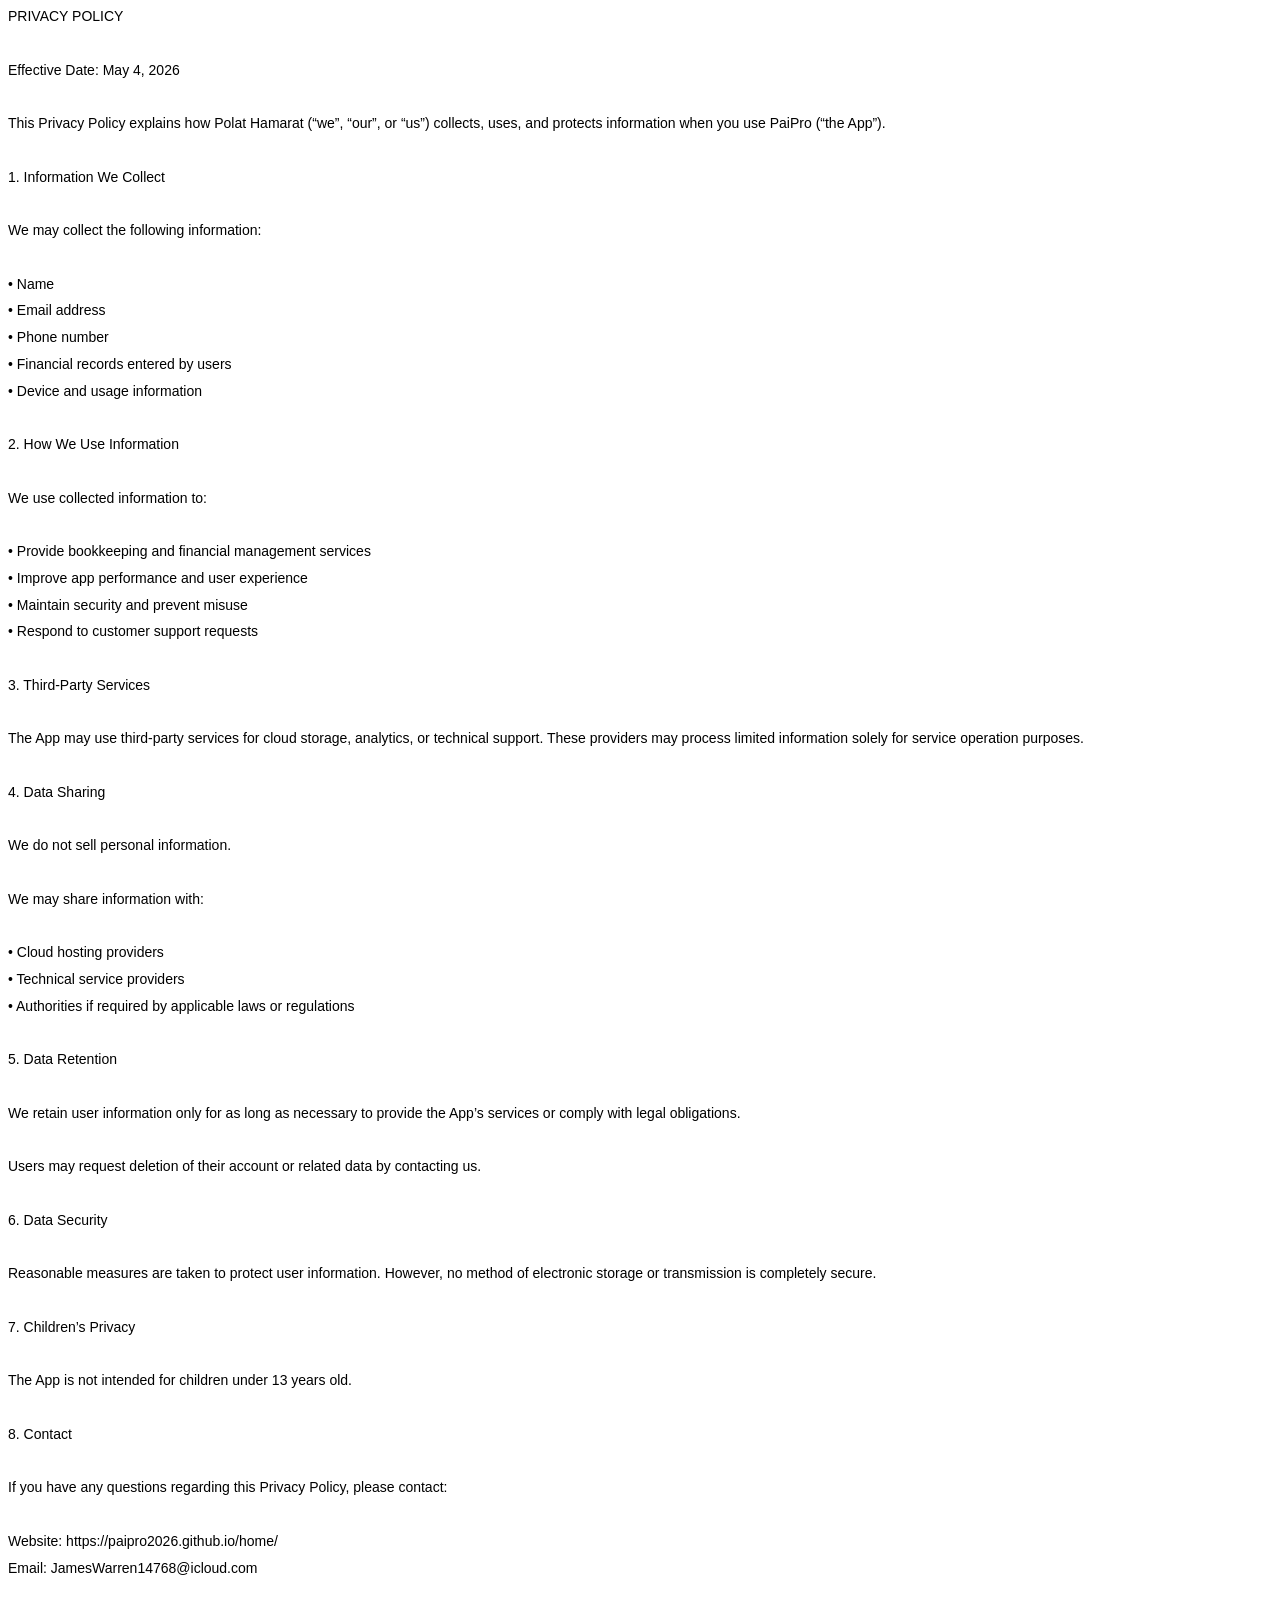
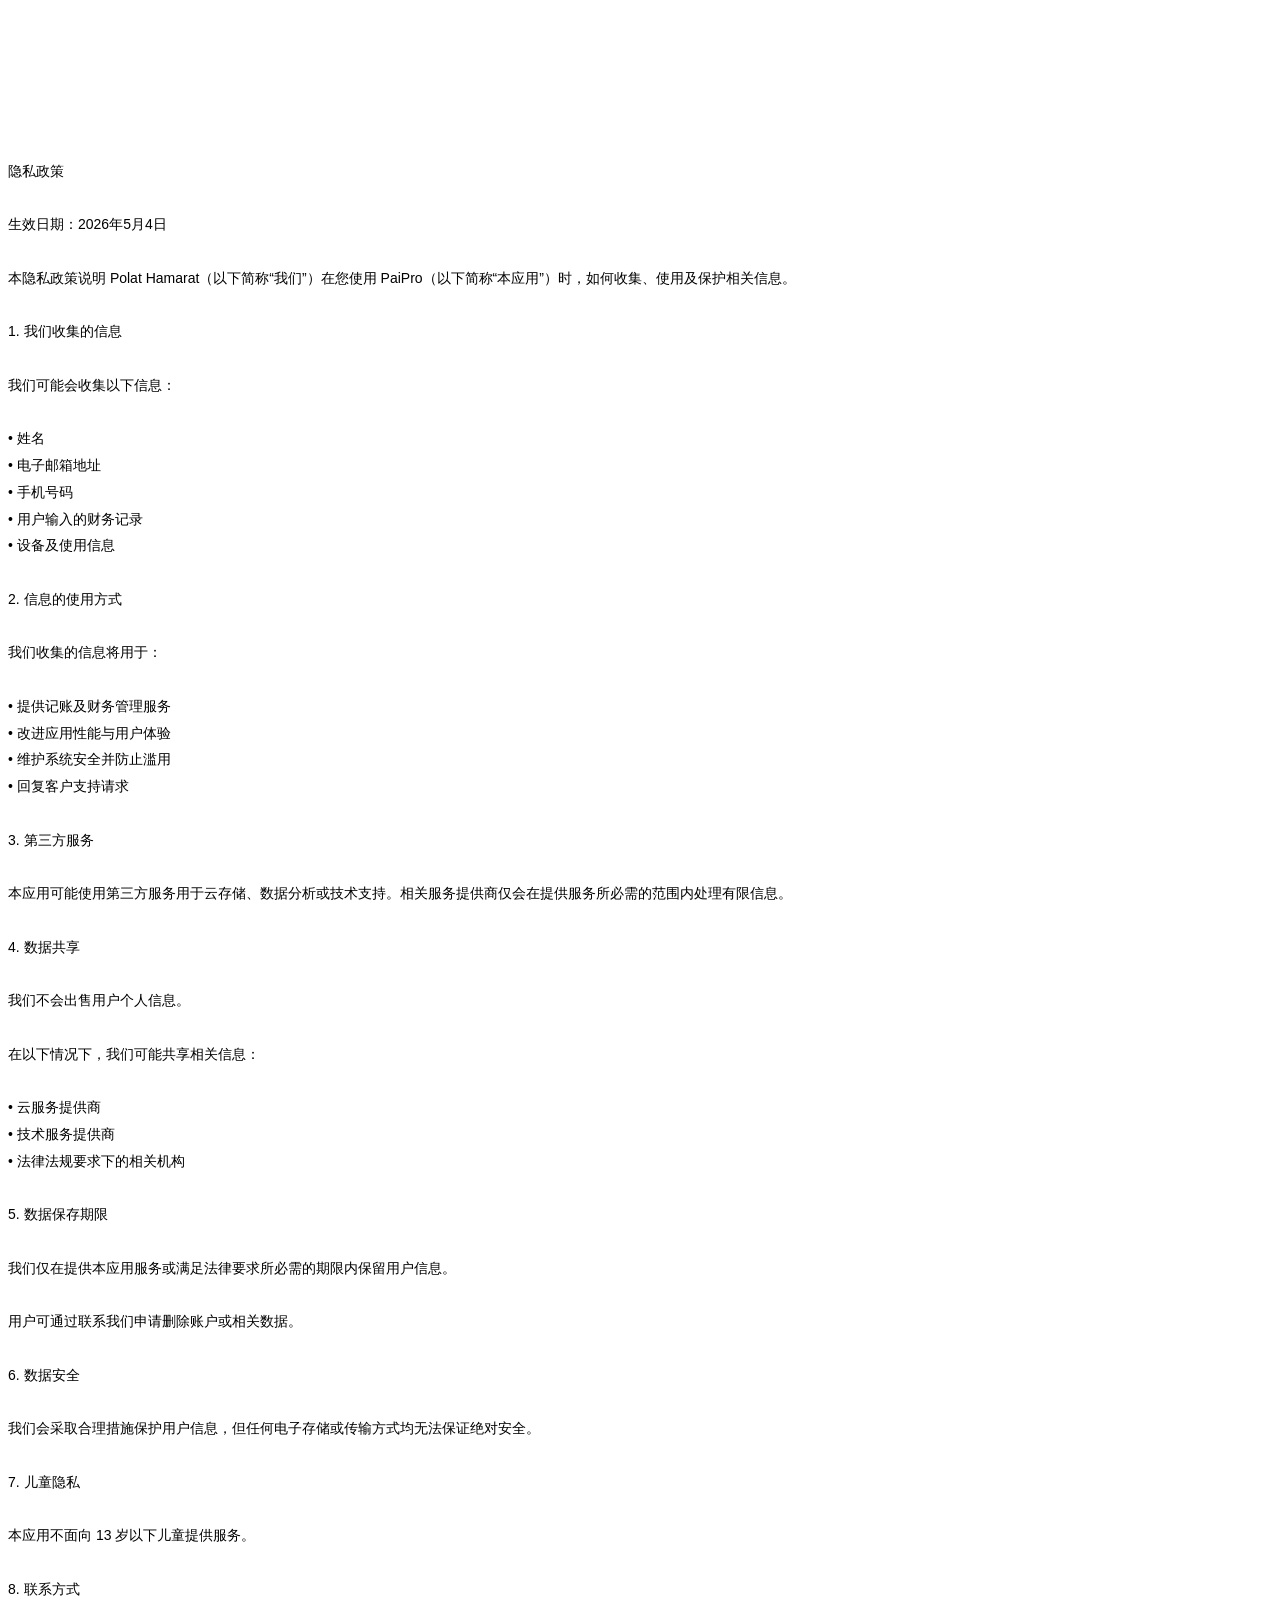
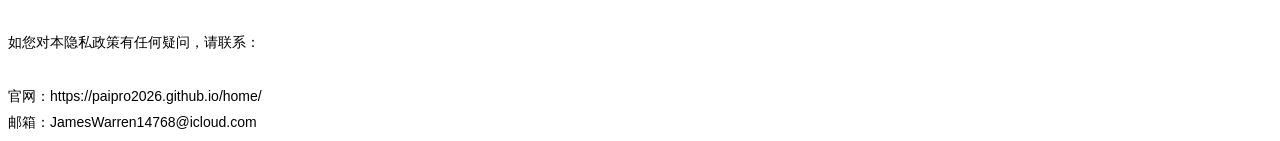
==== privacy_policy.html @ dc9d46e8 "Add files via upload" ====
<html>

<head>
<meta http-equiv=Content-Type content="text/html; charset=utf-8">
<meta name=Generator content="Microsoft Word 15 (filtered)">
<style>
<!--
 /* Font Definitions */
 @font-face
	{font-family:Helvetica;
	panose-1:2 11 6 4 2 2 2 2 2 4;}
@font-face
	{font-family:SimSun;
	panose-1:2 1 6 0 3 1 1 1 1 1;}
@font-face
	{font-family:"Cambria Math";
	panose-1:2 4 5 3 5 4 6 3 2 4;}
@font-face
	{font-family:DengXian;
	panose-1:2 1 6 0 3 1 1 1 1 1;}
@font-face
	{font-family:"Arial Unicode MS";
	panose-1:2 11 6 4 2 2 2 2 2 4;}
@font-face
	{font-family:"Helvetica Neue";}
@font-face
	{font-family:"\@DengXian";
	panose-1:2 1 6 0 3 1 1 1 1 1;}
@font-face
	{font-family:"\@Arial Unicode MS";
	panose-1:2 11 6 4 2 2 2 2 2 4;}
 /* Style Definitions */
 p.MsoNormal, li.MsoNormal, div.MsoNormal
	{margin-top:0in;
	margin-right:0in;
	margin-bottom:8.0pt;
	margin-left:0in;
	line-height:115%;
	font-size:12.0pt;
	font-family:DengXian;}
.MsoChpDefault
	{font-size:10.0pt;}
 /* Page Definitions */
 @page WordSection1
	{size:8.5in 11.0in;
	margin:1.0in 1.0in 1.0in 1.0in;}
div.WordSection1
	{page:WordSection1;}
-->
</style>

</head>

<body lang=EN-US style='word-wrap:break-word'>

<div class=WordSection1>

<p class=MsoNormal><span lang=ZH-CN style='font-size:10.5pt;line-height:115%;
font-family:"Helvetica",sans-serif'>PRIVACY POLICY</span></p>

<p class=MsoNormal><span lang=ZH-CN style='font-size:10.5pt;line-height:115%;
font-family:"Helvetica",sans-serif'>&nbsp;</span></p>

<p class=MsoNormal><span lang=ZH-CN style='font-size:10.5pt;line-height:115%;
font-family:"Helvetica",sans-serif'>Effective Date: May 4, 2026</span></p>

<p class=MsoNormal><span lang=ZH-CN style='font-size:10.5pt;line-height:115%;
font-family:"Helvetica",sans-serif'>&nbsp;</span></p>

<p class=MsoNormal><span lang=ZH-CN style='font-size:10.5pt;line-height:115%;
font-family:"Helvetica",sans-serif'>This Privacy Policy explains how Polat
Hamarat (“we”, “our”, or “us”) collects, uses, and protects information when
you use PaiPro (“the App”).</span></p>

<p class=MsoNormal><span lang=ZH-CN style='font-size:10.5pt;line-height:115%;
font-family:"Helvetica",sans-serif'>&nbsp;</span></p>

<p class=MsoNormal><span lang=ZH-CN style='font-size:10.5pt;line-height:115%;
font-family:"Helvetica",sans-serif'>1. Information We Collect</span></p>

<p class=MsoNormal><span lang=ZH-CN style='font-size:10.5pt;line-height:115%;
font-family:"Helvetica",sans-serif'>&nbsp;</span></p>

<p class=MsoNormal><span lang=ZH-CN style='font-size:10.5pt;line-height:115%;
font-family:"Helvetica",sans-serif'>We may collect the following information:</span></p>

<p class=MsoNormal><span lang=ZH-CN style='font-size:10.5pt;line-height:115%;
font-family:"Helvetica",sans-serif'>&nbsp;</span></p>

<p class=MsoNormal><span lang=ZH-CN style='font-size:10.5pt;line-height:115%;
font-family:"Helvetica",sans-serif'>• Name</span></p>

<p class=MsoNormal><span lang=ZH-CN style='font-size:10.5pt;line-height:115%;
font-family:"Helvetica",sans-serif'>• Email address</span></p>

<p class=MsoNormal><span lang=ZH-CN style='font-size:10.5pt;line-height:115%;
font-family:"Helvetica",sans-serif'>• Phone number</span></p>

<p class=MsoNormal><span lang=ZH-CN style='font-size:10.5pt;line-height:115%;
font-family:"Helvetica",sans-serif'>• Financial records entered by users</span></p>

<p class=MsoNormal><span lang=ZH-CN style='font-size:10.5pt;line-height:115%;
font-family:"Helvetica",sans-serif'>• Device and usage information</span></p>

<p class=MsoNormal><span lang=ZH-CN style='font-size:10.5pt;line-height:115%;
font-family:"Helvetica",sans-serif'>&nbsp;</span></p>

<p class=MsoNormal><span lang=ZH-CN style='font-size:10.5pt;line-height:115%;
font-family:"Helvetica",sans-serif'>2. How We Use Information</span></p>

<p class=MsoNormal><span lang=ZH-CN style='font-size:10.5pt;line-height:115%;
font-family:"Helvetica",sans-serif'>&nbsp;</span></p>

<p class=MsoNormal><span lang=ZH-CN style='font-size:10.5pt;line-height:115%;
font-family:"Helvetica",sans-serif'>We use collected information to:</span></p>

<p class=MsoNormal><span lang=ZH-CN style='font-size:10.5pt;line-height:115%;
font-family:"Helvetica",sans-serif'>&nbsp;</span></p>

<p class=MsoNormal><span lang=ZH-CN style='font-size:10.5pt;line-height:115%;
font-family:"Helvetica",sans-serif'>• Provide bookkeeping and financial
management services</span></p>

<p class=MsoNormal><span lang=ZH-CN style='font-size:10.5pt;line-height:115%;
font-family:"Helvetica",sans-serif'>• Improve app performance and user
experience</span></p>

<p class=MsoNormal><span lang=ZH-CN style='font-size:10.5pt;line-height:115%;
font-family:"Helvetica",sans-serif'>• Maintain security and prevent misuse</span></p>

<p class=MsoNormal><span lang=ZH-CN style='font-size:10.5pt;line-height:115%;
font-family:"Helvetica",sans-serif'>• Respond to customer support requests</span></p>

<p class=MsoNormal><span lang=ZH-CN style='font-size:10.5pt;line-height:115%;
font-family:"Helvetica",sans-serif'>&nbsp;</span></p>

<p class=MsoNormal><span lang=ZH-CN style='font-size:10.5pt;line-height:115%;
font-family:"Helvetica",sans-serif'>3. Third-Party Services</span></p>

<p class=MsoNormal><span lang=ZH-CN style='font-size:10.5pt;line-height:115%;
font-family:"Helvetica",sans-serif'>&nbsp;</span></p>

<p class=MsoNormal><span lang=ZH-CN style='font-size:10.5pt;line-height:115%;
font-family:"Helvetica",sans-serif'>The App may use third-party services for
cloud storage, analytics, or technical support. These providers may process
limited information solely for service operation purposes.</span></p>

<p class=MsoNormal><span lang=ZH-CN style='font-size:10.5pt;line-height:115%;
font-family:"Helvetica",sans-serif'>&nbsp;</span></p>

<p class=MsoNormal><span lang=ZH-CN style='font-size:10.5pt;line-height:115%;
font-family:"Helvetica",sans-serif'>4. Data Sharing</span></p>

<p class=MsoNormal><span lang=ZH-CN style='font-size:10.5pt;line-height:115%;
font-family:"Helvetica",sans-serif'>&nbsp;</span></p>

<p class=MsoNormal><span lang=ZH-CN style='font-size:10.5pt;line-height:115%;
font-family:"Helvetica",sans-serif'>We do not sell personal information.</span></p>

<p class=MsoNormal><span lang=ZH-CN style='font-size:10.5pt;line-height:115%;
font-family:"Helvetica",sans-serif'>&nbsp;</span></p>

<p class=MsoNormal><span lang=ZH-CN style='font-size:10.5pt;line-height:115%;
font-family:"Helvetica",sans-serif'>We may share information with:</span></p>

<p class=MsoNormal><span lang=ZH-CN style='font-size:10.5pt;line-height:115%;
font-family:"Helvetica",sans-serif'>&nbsp;</span></p>

<p class=MsoNormal><span lang=ZH-CN style='font-size:10.5pt;line-height:115%;
font-family:"Helvetica",sans-serif'>• Cloud hosting providers</span></p>

<p class=MsoNormal><span lang=ZH-CN style='font-size:10.5pt;line-height:115%;
font-family:"Helvetica",sans-serif'>• Technical service providers</span></p>

<p class=MsoNormal><span lang=ZH-CN style='font-size:10.5pt;line-height:115%;
font-family:"Helvetica",sans-serif'>• Authorities if required by applicable
laws or regulations</span></p>

<p class=MsoNormal><span lang=ZH-CN style='font-size:10.5pt;line-height:115%;
font-family:"Helvetica",sans-serif'>&nbsp;</span></p>

<p class=MsoNormal><span lang=ZH-CN style='font-size:10.5pt;line-height:115%;
font-family:"Helvetica",sans-serif'>5. Data Retention</span></p>

<p class=MsoNormal><span lang=ZH-CN style='font-size:10.5pt;line-height:115%;
font-family:"Helvetica",sans-serif'>&nbsp;</span></p>

<p class=MsoNormal><span lang=ZH-CN style='font-size:10.5pt;line-height:115%;
font-family:"Helvetica",sans-serif'>We retain user information only for as long
as necessary to provide the App’s services or comply with legal obligations.</span></p>

<p class=MsoNormal><span lang=ZH-CN style='font-size:10.5pt;line-height:115%;
font-family:"Helvetica",sans-serif'>&nbsp;</span></p>

<p class=MsoNormal><span lang=ZH-CN style='font-size:10.5pt;line-height:115%;
font-family:"Helvetica",sans-serif'>Users may request deletion of their account
or related data by contacting us.</span></p>

<p class=MsoNormal><span lang=ZH-CN style='font-size:10.5pt;line-height:115%;
font-family:"Helvetica",sans-serif'>&nbsp;</span></p>

<p class=MsoNormal><span lang=ZH-CN style='font-size:10.5pt;line-height:115%;
font-family:"Helvetica",sans-serif'>6. Data Security</span></p>

<p class=MsoNormal><span lang=ZH-CN style='font-size:10.5pt;line-height:115%;
font-family:"Helvetica",sans-serif'>&nbsp;</span></p>

<p class=MsoNormal><span lang=ZH-CN style='font-size:10.5pt;line-height:115%;
font-family:"Helvetica",sans-serif'>Reasonable measures are taken to protect
user information. However, no method of electronic storage or transmission is
completely secure.</span></p>

<p class=MsoNormal><span lang=ZH-CN style='font-size:10.5pt;line-height:115%;
font-family:"Helvetica",sans-serif'>&nbsp;</span></p>

<p class=MsoNormal><span lang=ZH-CN style='font-size:10.5pt;line-height:115%;
font-family:"Helvetica",sans-serif'>7. Children’s Privacy</span></p>

<p class=MsoNormal><span lang=ZH-CN style='font-size:10.5pt;line-height:115%;
font-family:"Helvetica",sans-serif'>&nbsp;</span></p>

<p class=MsoNormal><span lang=ZH-CN style='font-size:10.5pt;line-height:115%;
font-family:"Helvetica",sans-serif'>The App is not intended for children under
13 years old.</span></p>

<p class=MsoNormal><span lang=ZH-CN style='font-size:10.5pt;line-height:115%;
font-family:"Helvetica",sans-serif'>&nbsp;</span></p>

<p class=MsoNormal><span lang=ZH-CN style='font-size:10.5pt;line-height:115%;
font-family:"Helvetica",sans-serif'>8. Contact</span></p>

<p class=MsoNormal><span lang=ZH-CN style='font-size:10.5pt;line-height:115%;
font-family:"Helvetica",sans-serif'>&nbsp;</span></p>

<p class=MsoNormal><span lang=ZH-CN style='font-size:10.5pt;line-height:115%;
font-family:"Helvetica",sans-serif'>If you have any questions regarding this
Privacy Policy, please contact:</span></p>

<p class=MsoNormal><span lang=ZH-CN style='font-size:10.5pt;line-height:115%;
font-family:"Helvetica",sans-serif'>&nbsp;</span></p>

<p class=MsoNormal><span lang=ZH-CN style='font-size:10.5pt;line-height:115%;
font-family:"Helvetica",sans-serif'>Website: https://paipro2026.github.io/home/</span></p>

<p class=MsoNormal><span lang=ZH-CN style='font-size:10.5pt;line-height:115%;
font-family:"Helvetica",sans-serif'>Email: JamesWarren14768@icloud.com</span></p>

<p class=MsoNormal><span lang=ZH-CN style='font-size:10.5pt;line-height:115%;
font-family:"Helvetica",sans-serif'>&nbsp;</span></p>

<p class=MsoNormal><span lang=ZH-CN style='font-size:10.5pt;line-height:115%;
font-family:"Helvetica",sans-serif'>&nbsp;</span></p>

<p class=MsoNormal><span lang=ZH-CN style='font-size:10.5pt;line-height:115%;
font-family:"Helvetica",sans-serif'>&nbsp;</span></p>

<p class=MsoNormal><span lang=ZH-CN style='font-size:10.5pt;line-height:115%;
font-family:"Helvetica",sans-serif'>&nbsp;</span></p>

<p class=MsoNormal><span lang=ZH-CN style='font-size:10.5pt;line-height:115%;
font-family:"Helvetica",sans-serif'>&nbsp;</span></p>

<span lang=ZH-CN style='font-size:10.5pt;line-height:115%;font-family:"Helvetica",sans-serif'><br
clear=all style='page-break-before:always'>
</span>

<p class=MsoNormal><span lang=ZH-CN style='font-size:10.5pt;line-height:115%;
font-family:"Helvetica",sans-serif'>&nbsp;</span></p>

<p class=MsoNormal><span lang=ZH-CN style='font-size:10.5pt;line-height:115%;
font-family:"Helvetica",sans-serif'>隐私政策</span></p>

<p class=MsoNormal><span lang=ZH-CN style='font-size:10.5pt;line-height:115%;
font-family:"Helvetica",sans-serif'>&nbsp;</span></p>

<p class=MsoNormal><span lang=ZH-CN style='font-size:10.5pt;line-height:115%;
font-family:"Helvetica",sans-serif'>生效日期：2026年5月4日</span></p>

<p class=MsoNormal><span lang=ZH-CN style='font-size:10.5pt;line-height:115%;
font-family:"Helvetica",sans-serif'>&nbsp;</span></p>

<p class=MsoNormal><span lang=ZH-CN style='font-size:10.5pt;line-height:115%;
font-family:"Helvetica",sans-serif'>本隐私政策说明 Polat Hamarat（以下简称“我们”）在您使用 PaiPro（以下简称“本应用”）时，如何收集、使用及保护相关信息。</span></p>

<p class=MsoNormal><span lang=ZH-CN style='font-size:10.5pt;line-height:115%;
font-family:"Helvetica",sans-serif'>&nbsp;</span></p>

<p class=MsoNormal><span lang=ZH-CN style='font-size:10.5pt;line-height:115%;
font-family:"Helvetica",sans-serif'>1. 我们收集的信息</span></p>

<p class=MsoNormal><span lang=ZH-CN style='font-size:10.5pt;line-height:115%;
font-family:"Helvetica",sans-serif'>&nbsp;</span></p>

<p class=MsoNormal><span lang=ZH-CN style='font-size:10.5pt;line-height:115%;
font-family:"Helvetica",sans-serif'>我们可能会收集以下信息：</span></p>

<p class=MsoNormal><span lang=ZH-CN style='font-size:10.5pt;line-height:115%;
font-family:"Helvetica",sans-serif'>&nbsp;</span></p>

<p class=MsoNormal><span lang=ZH-CN style='font-size:10.5pt;line-height:115%;
font-family:"Helvetica",sans-serif'>• 姓名</span></p>

<p class=MsoNormal><span lang=ZH-CN style='font-size:10.5pt;line-height:115%;
font-family:"Helvetica",sans-serif'>• 电子邮箱地址</span></p>

<p class=MsoNormal><span lang=ZH-CN style='font-size:10.5pt;line-height:115%;
font-family:"Helvetica",sans-serif'>• 手机号码</span></p>

<p class=MsoNormal><span lang=ZH-CN style='font-size:10.5pt;line-height:115%;
font-family:"Helvetica",sans-serif'>• 用户输入的财务记录</span></p>

<p class=MsoNormal><span lang=ZH-CN style='font-size:10.5pt;line-height:115%;
font-family:"Helvetica",sans-serif'>• 设备及使用信息</span></p>

<p class=MsoNormal><span lang=ZH-CN style='font-size:10.5pt;line-height:115%;
font-family:"Helvetica",sans-serif'>&nbsp;</span></p>

<p class=MsoNormal><span lang=ZH-CN style='font-size:10.5pt;line-height:115%;
font-family:"Helvetica",sans-serif'>2. 信息的使用方式</span></p>

<p class=MsoNormal><span lang=ZH-CN style='font-size:10.5pt;line-height:115%;
font-family:"Helvetica",sans-serif'>&nbsp;</span></p>

<p class=MsoNormal><span lang=ZH-CN style='font-size:10.5pt;line-height:115%;
font-family:"Helvetica",sans-serif'>我们收集的信息将用于：</span></p>

<p class=MsoNormal><span lang=ZH-CN style='font-size:10.5pt;line-height:115%;
font-family:"Helvetica",sans-serif'>&nbsp;</span></p>

<p class=MsoNormal><span lang=ZH-CN style='font-size:10.5pt;line-height:115%;
font-family:"Helvetica",sans-serif'>• 提供记账及财务管理服务</span></p>

<p class=MsoNormal><span lang=ZH-CN style='font-size:10.5pt;line-height:115%;
font-family:"Helvetica",sans-serif'>• 改进应用性能与用户体验</span></p>

<p class=MsoNormal><span lang=ZH-CN style='font-size:10.5pt;line-height:115%;
font-family:"Helvetica",sans-serif'>• 维护系统安全并防止滥用</span></p>

<p class=MsoNormal><span lang=ZH-CN style='font-size:10.5pt;line-height:115%;
font-family:"Helvetica",sans-serif'>• 回复客户支持请求</span></p>

<p class=MsoNormal><span lang=ZH-CN style='font-size:10.5pt;line-height:115%;
font-family:"Helvetica",sans-serif'>&nbsp;</span></p>

<p class=MsoNormal><span lang=ZH-CN style='font-size:10.5pt;line-height:115%;
font-family:"Helvetica",sans-serif'>3. 第三方服务</span></p>

<p class=MsoNormal><span lang=ZH-CN style='font-size:10.5pt;line-height:115%;
font-family:"Helvetica",sans-serif'>&nbsp;</span></p>

<p class=MsoNormal><span lang=ZH-CN style='font-size:10.5pt;line-height:115%;
font-family:"Helvetica",sans-serif'>本应用可能使用第三方服务用于云存储、数据分析或技术支持。相关服务提供商仅会在提供服务所必需的范围内处理有限信息。</span></p>

<p class=MsoNormal><span lang=ZH-CN style='font-size:10.5pt;line-height:115%;
font-family:"Helvetica",sans-serif'>&nbsp;</span></p>

<p class=MsoNormal><span lang=ZH-CN style='font-size:10.5pt;line-height:115%;
font-family:"Helvetica",sans-serif'>4. 数据共享</span></p>

<p class=MsoNormal><span lang=ZH-CN style='font-size:10.5pt;line-height:115%;
font-family:"Helvetica",sans-serif'>&nbsp;</span></p>

<p class=MsoNormal><span lang=ZH-CN style='font-size:10.5pt;line-height:115%;
font-family:"Helvetica",sans-serif'>我们不会出售用户个人信息。</span></p>

<p class=MsoNormal><span lang=ZH-CN style='font-size:10.5pt;line-height:115%;
font-family:"Helvetica",sans-serif'>&nbsp;</span></p>

<p class=MsoNormal><span lang=ZH-CN style='font-size:10.5pt;line-height:115%;
font-family:"Helvetica",sans-serif'>在以下情况下，我们可能共享相关信息：</span></p>

<p class=MsoNormal><span lang=ZH-CN style='font-size:10.5pt;line-height:115%;
font-family:"Helvetica",sans-serif'>&nbsp;</span></p>

<p class=MsoNormal><span lang=ZH-CN style='font-size:10.5pt;line-height:115%;
font-family:"Helvetica",sans-serif'>• 云服务提供商</span></p>

<p class=MsoNormal><span lang=ZH-CN style='font-size:10.5pt;line-height:115%;
font-family:"Helvetica",sans-serif'>• 技术服务提供商</span></p>

<p class=MsoNormal><span lang=ZH-CN style='font-size:10.5pt;line-height:115%;
font-family:"Helvetica",sans-serif'>• 法律法规要求下的相关机构</span></p>

<p class=MsoNormal><span lang=ZH-CN style='font-size:10.5pt;line-height:115%;
font-family:"Helvetica",sans-serif'>&nbsp;</span></p>

<p class=MsoNormal><span lang=ZH-CN style='font-size:10.5pt;line-height:115%;
font-family:"Helvetica",sans-serif'>5. 数据保存期限</span></p>

<p class=MsoNormal><span lang=ZH-CN style='font-size:10.5pt;line-height:115%;
font-family:"Helvetica",sans-serif'>&nbsp;</span></p>

<p class=MsoNormal><span lang=ZH-CN style='font-size:10.5pt;line-height:115%;
font-family:"Helvetica",sans-serif'>我们仅在提供本应用服务或满足法律要求所必需的期限内保留用户信息。</span></p>

<p class=MsoNormal><span lang=ZH-CN style='font-size:10.5pt;line-height:115%;
font-family:"Helvetica",sans-serif'>&nbsp;</span></p>

<p class=MsoNormal><span lang=ZH-CN style='font-size:10.5pt;line-height:115%;
font-family:"Helvetica",sans-serif'>用户可通过联系我们申请删除账户或相关数据。</span></p>

<p class=MsoNormal><span lang=ZH-CN style='font-size:10.5pt;line-height:115%;
font-family:"Helvetica",sans-serif'>&nbsp;</span></p>

<p class=MsoNormal><span lang=ZH-CN style='font-size:10.5pt;line-height:115%;
font-family:"Helvetica",sans-serif'>6. 数据安全</span></p>

<p class=MsoNormal><span lang=ZH-CN style='font-size:10.5pt;line-height:115%;
font-family:"Helvetica",sans-serif'>&nbsp;</span></p>

<p class=MsoNormal><span lang=ZH-CN style='font-size:10.5pt;line-height:115%;
font-family:"Helvetica",sans-serif'>我们会采取合理措施保护用户信息，但任何电子存储或传输方式均无法保证绝对安全。</span></p>

<p class=MsoNormal><span lang=ZH-CN style='font-size:10.5pt;line-height:115%;
font-family:"Helvetica",sans-serif'>&nbsp;</span></p>

<p class=MsoNormal><span lang=ZH-CN style='font-size:10.5pt;line-height:115%;
font-family:"Helvetica",sans-serif'>7. 儿童隐私</span></p>

<p class=MsoNormal><span lang=ZH-CN style='font-size:10.5pt;line-height:115%;
font-family:"Helvetica",sans-serif'>&nbsp;</span></p>

<p class=MsoNormal><span lang=ZH-CN style='font-size:10.5pt;line-height:115%;
font-family:"Helvetica",sans-serif'>本应用不面向 13 岁以下儿童提供服务。</span></p>

<p class=MsoNormal><span lang=ZH-CN style='font-size:10.5pt;line-height:115%;
font-family:"Helvetica",sans-serif'>&nbsp;</span></p>

<p class=MsoNormal><span lang=ZH-CN style='font-size:10.5pt;line-height:115%;
font-family:"Helvetica",sans-serif'>8. 联系方式</span></p>

<p class=MsoNormal><span lang=ZH-CN style='font-size:10.5pt;line-height:115%;
font-family:"Helvetica",sans-serif'>&nbsp;</span></p>

<p class=MsoNormal><span lang=ZH-CN style='font-size:10.5pt;line-height:115%;
font-family:"Helvetica",sans-serif'>如您对本隐私政策有任何疑问，请联系：</span></p>

<p class=MsoNormal><span lang=ZH-CN style='font-size:10.5pt;line-height:115%;
font-family:"Helvetica",sans-serif'>&nbsp;</span></p>

<p class=MsoNormal><span lang=ZH-CN style='font-size:10.5pt;line-height:115%;
font-family:"Helvetica",sans-serif'>官网：https://paipro2026.github.io/home/</span></p>

<p class=MsoNormal><span lang=ZH-CN style='font-size:10.5pt;line-height:115%;
font-family:"Helvetica",sans-serif'>邮箱：JamesWarren14768@icloud.com</span></p>

</div>

</body>

</html>
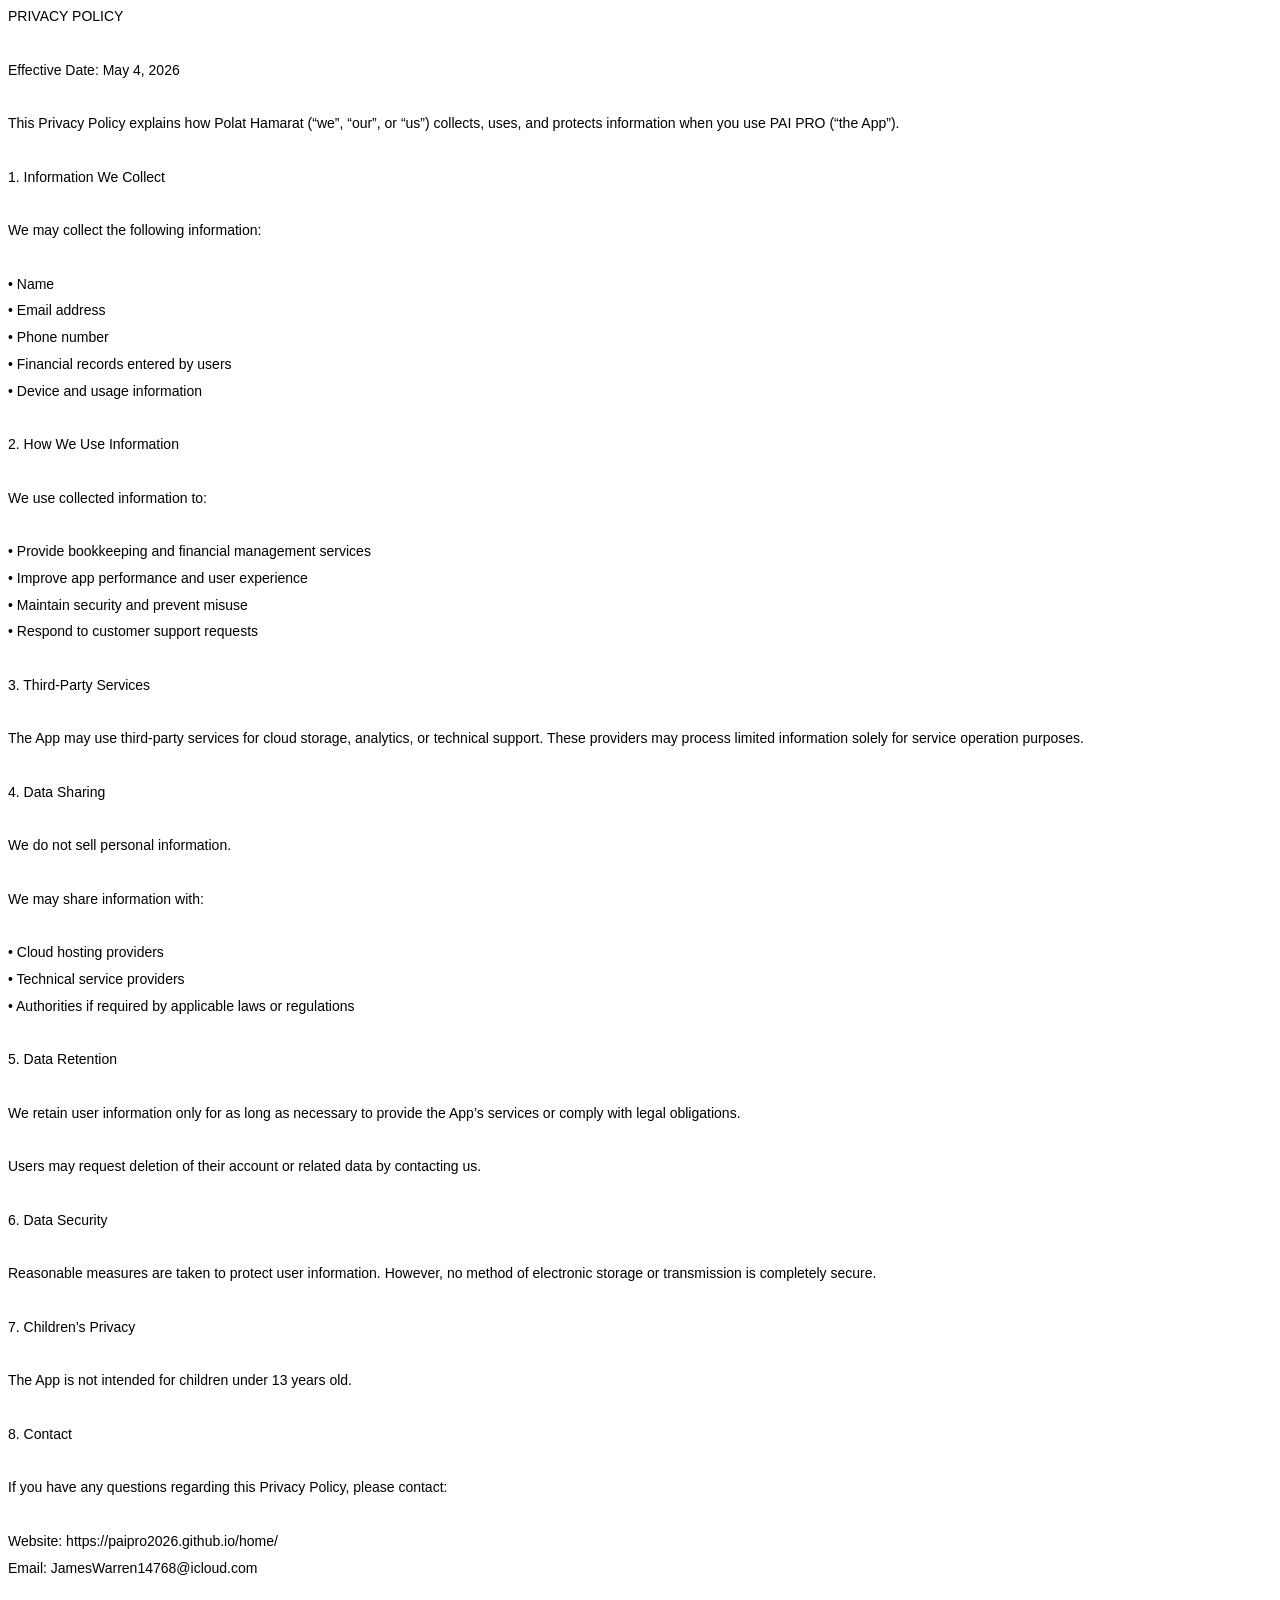
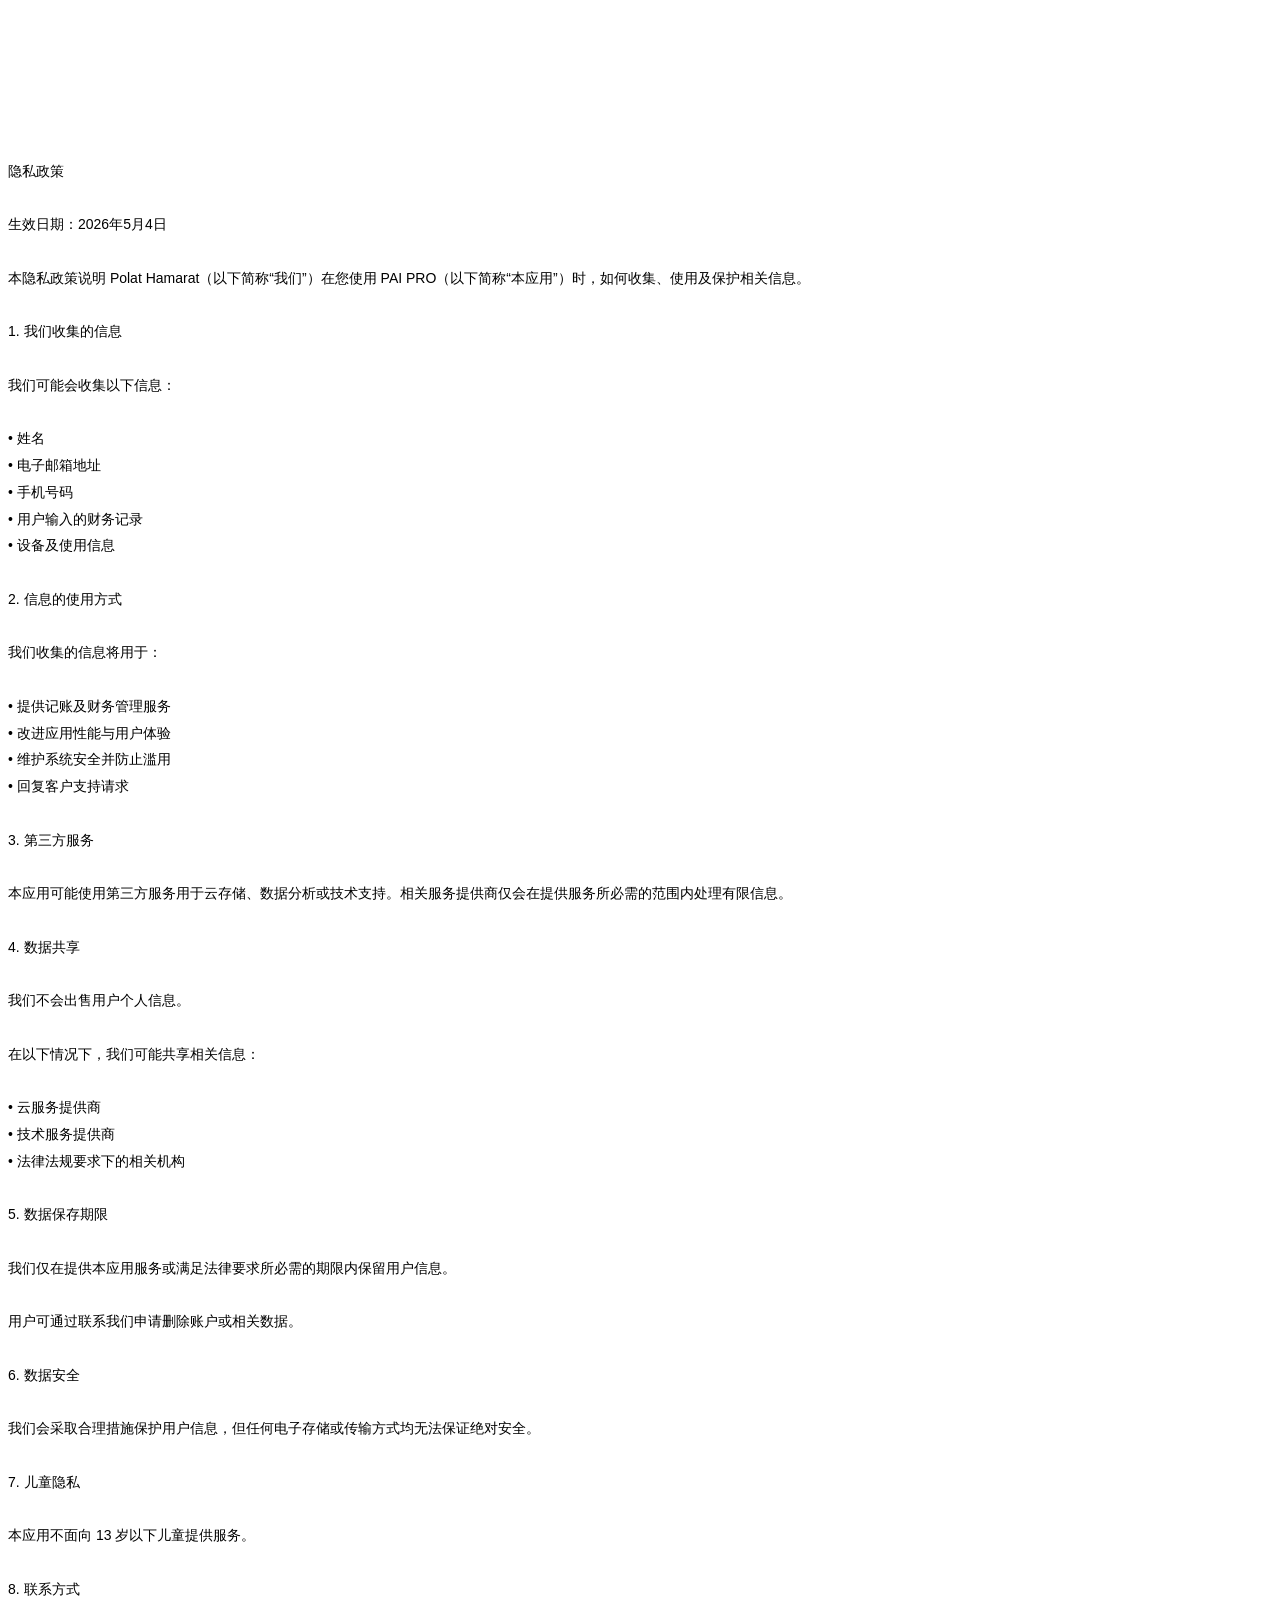
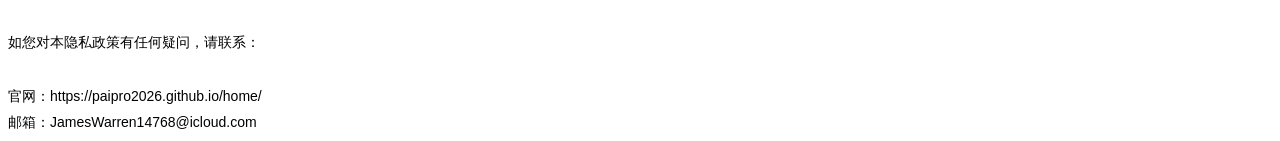
==== commit b5fb3718: "Add files via upload" ====
--- a/privacy_policy.html
+++ b/privacy_policy.html
@@ -23,6 +23,9 @@
 	panose-1:2 11 6 4 2 2 2 2 2 4;}
 @font-face
 	{font-family:"Helvetica Neue";}
+@font-face
+	{font-family:"\@SimSun";
+	panose-1:2 1 6 0 3 1 1 1 1 1;}
 @font-face
 	{font-family:"\@DengXian";
 	panose-1:2 1 6 0 3 1 1 1 1 1;}
@@ -70,7 +73,10 @@
 <p class=MsoNormal><span lang=ZH-CN style='font-size:10.5pt;line-height:115%;
 font-family:"Helvetica",sans-serif'>This Privacy Policy explains how Polat
 Hamarat (“we”, “our”, or “us”) collects, uses, and protects information when
-you use PaiPro (“the App”).</span></p>
+you use </span><span lang=ZH-CN style='font-size:10.5pt;line-height:115%;
+font-family:"Helvetica",sans-serif'>PAI PRO</span><span lang=ZH-CN
+style='font-size:10.5pt;line-height:115%;font-family:"Helvetica",sans-serif'>
+(“the App”).</span></p>
 
 <p class=MsoNormal><span lang=ZH-CN style='font-size:10.5pt;line-height:115%;
 font-family:"Helvetica",sans-serif'>&nbsp;</span></p>
@@ -240,7 +246,9 @@
 font-family:"Helvetica",sans-serif'>&nbsp;</span></p>
 
 <p class=MsoNormal><span lang=ZH-CN style='font-size:10.5pt;line-height:115%;
-font-family:"Helvetica",sans-serif'>Website: https://paipro2026.github.io/home/</span></p>
+font-family:"Helvetica",sans-serif'>Website: https://</span><span
+style='font-size:10.5pt;line-height:115%;font-family:"Helvetica",sans-serif'>paipro</span><span
+lang=ZH-CN style='font-size:10.5pt;line-height:115%;font-family:"Helvetica",sans-serif'>2026.github.io/home/</span></p>
 
 <p class=MsoNormal><span lang=ZH-CN style='font-size:10.5pt;line-height:115%;
 font-family:"Helvetica",sans-serif'>Email: JamesWarren14768@icloud.com</span></p>
@@ -280,7 +288,10 @@
 font-family:"Helvetica",sans-serif'>&nbsp;</span></p>
 
 <p class=MsoNormal><span lang=ZH-CN style='font-size:10.5pt;line-height:115%;
-font-family:"Helvetica",sans-serif'>本隐私政策说明 Polat Hamarat（以下简称“我们”）在您使用 PaiPro（以下简称“本应用”）时，如何收集、使用及保护相关信息。</span></p>
+font-family:"Helvetica",sans-serif'>本隐私政策说明 Polat Hamarat（以下简称“我们”）在您使用 </span><span
+lang=ZH-CN style='font-size:10.5pt;line-height:115%;font-family:"Helvetica",sans-serif'>PAI
+PRO</span><span lang=ZH-CN style='font-size:10.5pt;line-height:115%;font-family:
+"Helvetica",sans-serif'>（以下简称“本应用”）时，如何收集、使用及保护相关信息。</span></p>
 
 <p class=MsoNormal><span lang=ZH-CN style='font-size:10.5pt;line-height:115%;
 font-family:"Helvetica",sans-serif'>&nbsp;</span></p>
@@ -439,7 +450,9 @@
 font-family:"Helvetica",sans-serif'>&nbsp;</span></p>
 
 <p class=MsoNormal><span lang=ZH-CN style='font-size:10.5pt;line-height:115%;
-font-family:"Helvetica",sans-serif'>官网：https://paipro2026.github.io/home/</span></p>
+font-family:"Helvetica",sans-serif'>官网：https://</span><span style='font-size:
+10.5pt;line-height:115%;font-family:"Helvetica",sans-serif'>paipro</span><span
+lang=ZH-CN style='font-size:10.5pt;line-height:115%;font-family:"Helvetica",sans-serif'>2026.github.io/home/</span></p>
 
 <p class=MsoNormal><span lang=ZH-CN style='font-size:10.5pt;line-height:115%;
 font-family:"Helvetica",sans-serif'>邮箱：JamesWarren14768@icloud.com</span></p>
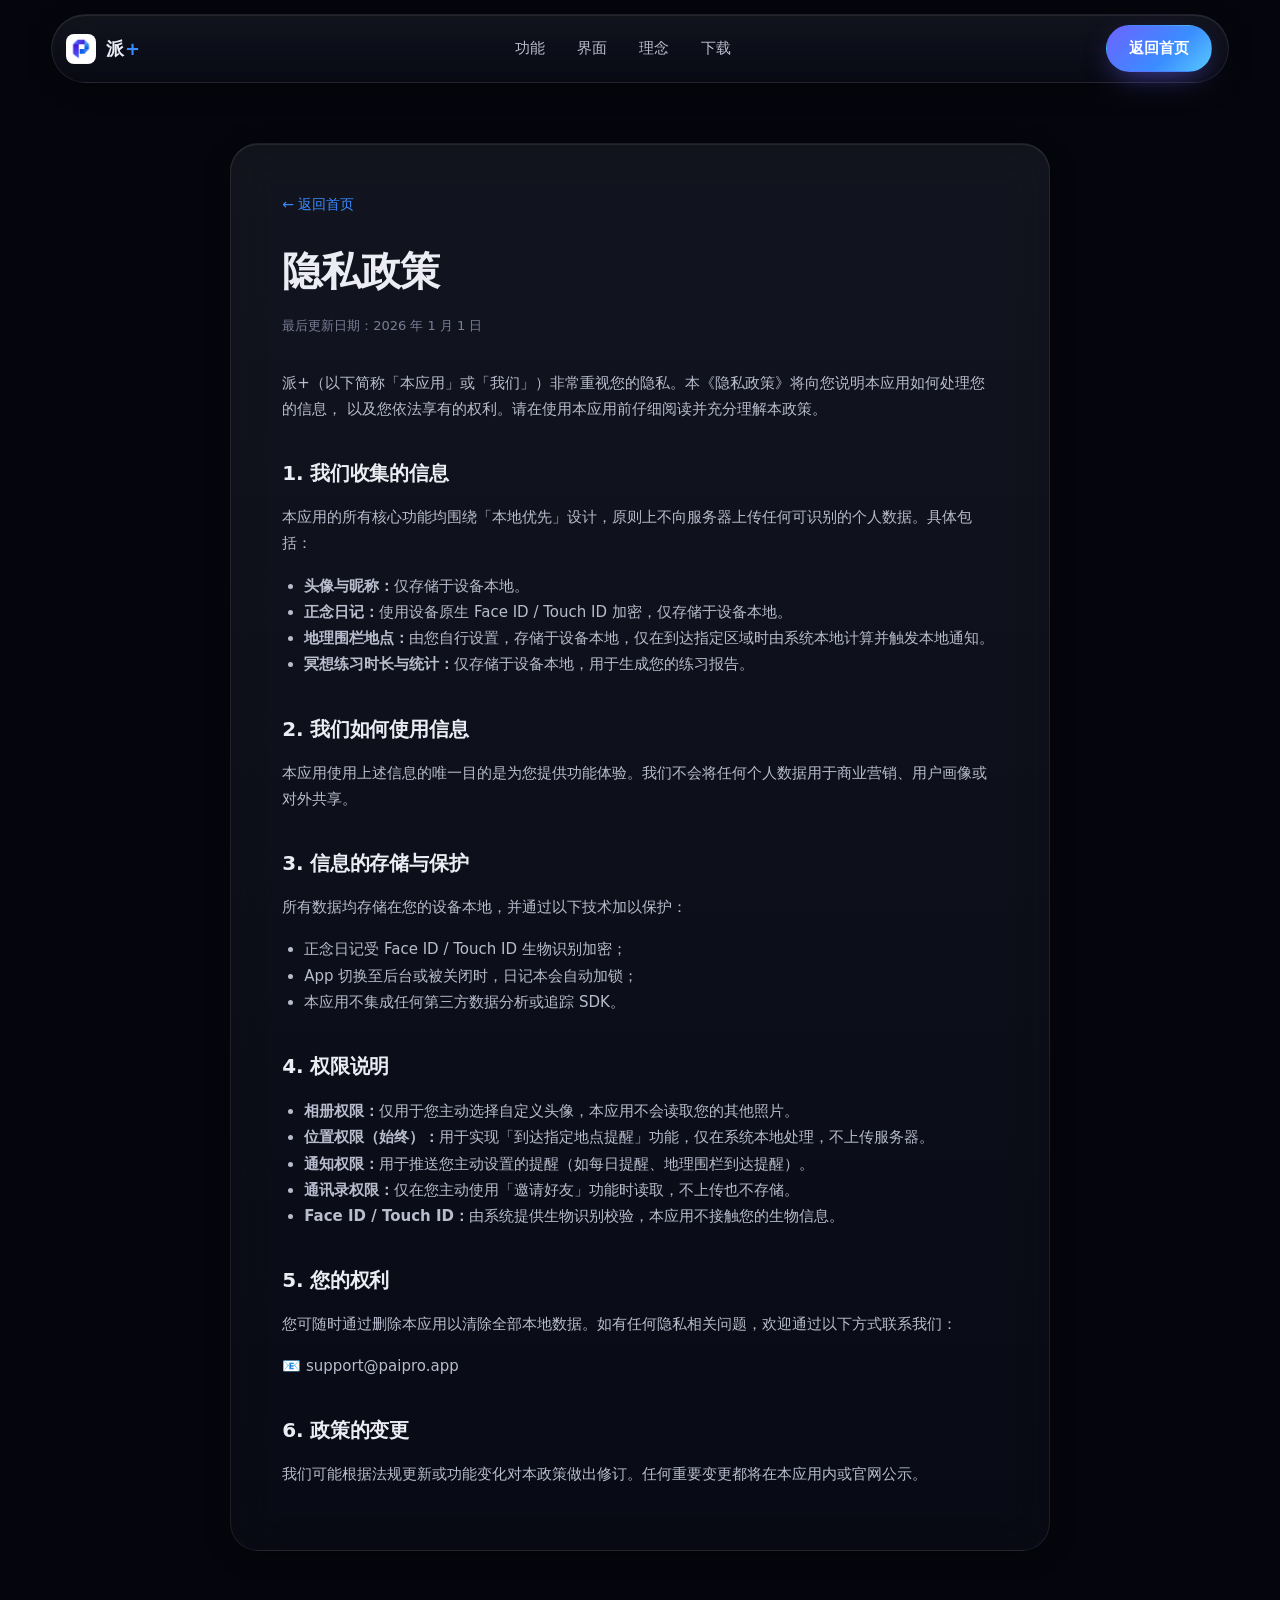
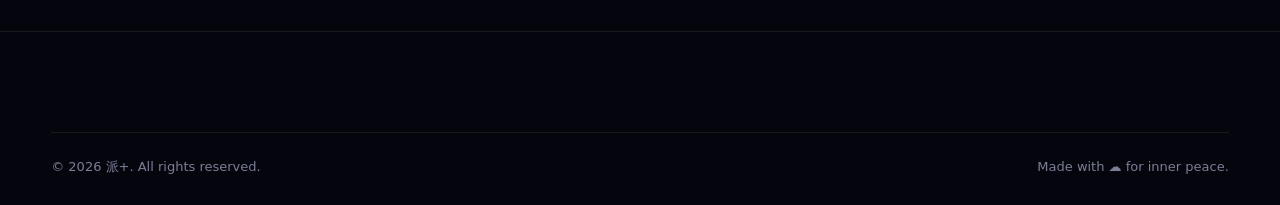
==== commit 998f016d: "change file name to privacy_policy" ====
--- a/privacy_policy.html
+++ b/privacy_policy.html
@@ -1,464 +1,89 @@
-<html>
-
-<head>
-<meta http-equiv=Content-Type content="text/html; charset=utf-8">
-<meta name=Generator content="Microsoft Word 15 (filtered)">
-<style>
-<!--
- /* Font Definitions */
- @font-face
-	{font-family:Helvetica;
-	panose-1:2 11 6 4 2 2 2 2 2 4;}
-@font-face
-	{font-family:SimSun;
-	panose-1:2 1 6 0 3 1 1 1 1 1;}
-@font-face
-	{font-family:"Cambria Math";
-	panose-1:2 4 5 3 5 4 6 3 2 4;}
-@font-face
-	{font-family:DengXian;
-	panose-1:2 1 6 0 3 1 1 1 1 1;}
-@font-face
-	{font-family:"Arial Unicode MS";
-	panose-1:2 11 6 4 2 2 2 2 2 4;}
-@font-face
-	{font-family:"Helvetica Neue";}
-@font-face
-	{font-family:"\@SimSun";
-	panose-1:2 1 6 0 3 1 1 1 1 1;}
-@font-face
-	{font-family:"\@DengXian";
-	panose-1:2 1 6 0 3 1 1 1 1 1;}
-@font-face
-	{font-family:"\@Arial Unicode MS";
-	panose-1:2 11 6 4 2 2 2 2 2 4;}
- /* Style Definitions */
- p.MsoNormal, li.MsoNormal, div.MsoNormal
-	{margin-top:0in;
-	margin-right:0in;
-	margin-bottom:8.0pt;
-	margin-left:0in;
-	line-height:115%;
-	font-size:12.0pt;
-	font-family:DengXian;}
-.MsoChpDefault
-	{font-size:10.0pt;}
- /* Page Definitions */
- @page WordSection1
-	{size:8.5in 11.0in;
-	margin:1.0in 1.0in 1.0in 1.0in;}
-div.WordSection1
-	{page:WordSection1;}
--->
-</style>
-
-</head>
-
-<body lang=EN-US style='word-wrap:break-word'>
-
-<div class=WordSection1>
-
-<p class=MsoNormal><span lang=ZH-CN style='font-size:10.5pt;line-height:115%;
-font-family:"Helvetica",sans-serif'>PRIVACY POLICY</span></p>
-
-<p class=MsoNormal><span lang=ZH-CN style='font-size:10.5pt;line-height:115%;
-font-family:"Helvetica",sans-serif'>&nbsp;</span></p>
-
-<p class=MsoNormal><span lang=ZH-CN style='font-size:10.5pt;line-height:115%;
-font-family:"Helvetica",sans-serif'>Effective Date: May 4, 2026</span></p>
-
-<p class=MsoNormal><span lang=ZH-CN style='font-size:10.5pt;line-height:115%;
-font-family:"Helvetica",sans-serif'>&nbsp;</span></p>
-
-<p class=MsoNormal><span lang=ZH-CN style='font-size:10.5pt;line-height:115%;
-font-family:"Helvetica",sans-serif'>This Privacy Policy explains how Polat
-Hamarat (“we”, “our”, or “us”) collects, uses, and protects information when
-you use </span><span lang=ZH-CN style='font-size:10.5pt;line-height:115%;
-font-family:"Helvetica",sans-serif'>PAI PRO</span><span lang=ZH-CN
-style='font-size:10.5pt;line-height:115%;font-family:"Helvetica",sans-serif'>
-(“the App”).</span></p>
-
-<p class=MsoNormal><span lang=ZH-CN style='font-size:10.5pt;line-height:115%;
-font-family:"Helvetica",sans-serif'>&nbsp;</span></p>
-
-<p class=MsoNormal><span lang=ZH-CN style='font-size:10.5pt;line-height:115%;
-font-family:"Helvetica",sans-serif'>1. Information We Collect</span></p>
-
-<p class=MsoNormal><span lang=ZH-CN style='font-size:10.5pt;line-height:115%;
-font-family:"Helvetica",sans-serif'>&nbsp;</span></p>
-
-<p class=MsoNormal><span lang=ZH-CN style='font-size:10.5pt;line-height:115%;
-font-family:"Helvetica",sans-serif'>We may collect the following information:</span></p>
-
-<p class=MsoNormal><span lang=ZH-CN style='font-size:10.5pt;line-height:115%;
-font-family:"Helvetica",sans-serif'>&nbsp;</span></p>
-
-<p class=MsoNormal><span lang=ZH-CN style='font-size:10.5pt;line-height:115%;
-font-family:"Helvetica",sans-serif'>• Name</span></p>
-
-<p class=MsoNormal><span lang=ZH-CN style='font-size:10.5pt;line-height:115%;
-font-family:"Helvetica",sans-serif'>• Email address</span></p>
-
-<p class=MsoNormal><span lang=ZH-CN style='font-size:10.5pt;line-height:115%;
-font-family:"Helvetica",sans-serif'>• Phone number</span></p>
-
-<p class=MsoNormal><span lang=ZH-CN style='font-size:10.5pt;line-height:115%;
-font-family:"Helvetica",sans-serif'>• Financial records entered by users</span></p>
-
-<p class=MsoNormal><span lang=ZH-CN style='font-size:10.5pt;line-height:115%;
-font-family:"Helvetica",sans-serif'>• Device and usage information</span></p>
-
-<p class=MsoNormal><span lang=ZH-CN style='font-size:10.5pt;line-height:115%;
-font-family:"Helvetica",sans-serif'>&nbsp;</span></p>
-
-<p class=MsoNormal><span lang=ZH-CN style='font-size:10.5pt;line-height:115%;
-font-family:"Helvetica",sans-serif'>2. How We Use Information</span></p>
-
-<p class=MsoNormal><span lang=ZH-CN style='font-size:10.5pt;line-height:115%;
-font-family:"Helvetica",sans-serif'>&nbsp;</span></p>
-
-<p class=MsoNormal><span lang=ZH-CN style='font-size:10.5pt;line-height:115%;
-font-family:"Helvetica",sans-serif'>We use collected information to:</span></p>
-
-<p class=MsoNormal><span lang=ZH-CN style='font-size:10.5pt;line-height:115%;
-font-family:"Helvetica",sans-serif'>&nbsp;</span></p>
-
-<p class=MsoNormal><span lang=ZH-CN style='font-size:10.5pt;line-height:115%;
-font-family:"Helvetica",sans-serif'>• Provide bookkeeping and financial
-management services</span></p>
-
-<p class=MsoNormal><span lang=ZH-CN style='font-size:10.5pt;line-height:115%;
-font-family:"Helvetica",sans-serif'>• Improve app performance and user
-experience</span></p>
-
-<p class=MsoNormal><span lang=ZH-CN style='font-size:10.5pt;line-height:115%;
-font-family:"Helvetica",sans-serif'>• Maintain security and prevent misuse</span></p>
-
-<p class=MsoNormal><span lang=ZH-CN style='font-size:10.5pt;line-height:115%;
-font-family:"Helvetica",sans-serif'>• Respond to customer support requests</span></p>
-
-<p class=MsoNormal><span lang=ZH-CN style='font-size:10.5pt;line-height:115%;
-font-family:"Helvetica",sans-serif'>&nbsp;</span></p>
-
-<p class=MsoNormal><span lang=ZH-CN style='font-size:10.5pt;line-height:115%;
-font-family:"Helvetica",sans-serif'>3. Third-Party Services</span></p>
-
-<p class=MsoNormal><span lang=ZH-CN style='font-size:10.5pt;line-height:115%;
-font-family:"Helvetica",sans-serif'>&nbsp;</span></p>
-
-<p class=MsoNormal><span lang=ZH-CN style='font-size:10.5pt;line-height:115%;
-font-family:"Helvetica",sans-serif'>The App may use third-party services for
-cloud storage, analytics, or technical support. These providers may process
-limited information solely for service operation purposes.</span></p>
-
-<p class=MsoNormal><span lang=ZH-CN style='font-size:10.5pt;line-height:115%;
-font-family:"Helvetica",sans-serif'>&nbsp;</span></p>
-
-<p class=MsoNormal><span lang=ZH-CN style='font-size:10.5pt;line-height:115%;
-font-family:"Helvetica",sans-serif'>4. Data Sharing</span></p>
-
-<p class=MsoNormal><span lang=ZH-CN style='font-size:10.5pt;line-height:115%;
-font-family:"Helvetica",sans-serif'>&nbsp;</span></p>
-
-<p class=MsoNormal><span lang=ZH-CN style='font-size:10.5pt;line-height:115%;
-font-family:"Helvetica",sans-serif'>We do not sell personal information.</span></p>
-
-<p class=MsoNormal><span lang=ZH-CN style='font-size:10.5pt;line-height:115%;
-font-family:"Helvetica",sans-serif'>&nbsp;</span></p>
-
-<p class=MsoNormal><span lang=ZH-CN style='font-size:10.5pt;line-height:115%;
-font-family:"Helvetica",sans-serif'>We may share information with:</span></p>
-
-<p class=MsoNormal><span lang=ZH-CN style='font-size:10.5pt;line-height:115%;
-font-family:"Helvetica",sans-serif'>&nbsp;</span></p>
-
-<p class=MsoNormal><span lang=ZH-CN style='font-size:10.5pt;line-height:115%;
-font-family:"Helvetica",sans-serif'>• Cloud hosting providers</span></p>
-
-<p class=MsoNormal><span lang=ZH-CN style='font-size:10.5pt;line-height:115%;
-font-family:"Helvetica",sans-serif'>• Technical service providers</span></p>
-
-<p class=MsoNormal><span lang=ZH-CN style='font-size:10.5pt;line-height:115%;
-font-family:"Helvetica",sans-serif'>• Authorities if required by applicable
-laws or regulations</span></p>
-
-<p class=MsoNormal><span lang=ZH-CN style='font-size:10.5pt;line-height:115%;
-font-family:"Helvetica",sans-serif'>&nbsp;</span></p>
-
-<p class=MsoNormal><span lang=ZH-CN style='font-size:10.5pt;line-height:115%;
-font-family:"Helvetica",sans-serif'>5. Data Retention</span></p>
-
-<p class=MsoNormal><span lang=ZH-CN style='font-size:10.5pt;line-height:115%;
-font-family:"Helvetica",sans-serif'>&nbsp;</span></p>
-
-<p class=MsoNormal><span lang=ZH-CN style='font-size:10.5pt;line-height:115%;
-font-family:"Helvetica",sans-serif'>We retain user information only for as long
-as necessary to provide the App’s services or comply with legal obligations.</span></p>
-
-<p class=MsoNormal><span lang=ZH-CN style='font-size:10.5pt;line-height:115%;
-font-family:"Helvetica",sans-serif'>&nbsp;</span></p>
-
-<p class=MsoNormal><span lang=ZH-CN style='font-size:10.5pt;line-height:115%;
-font-family:"Helvetica",sans-serif'>Users may request deletion of their account
-or related data by contacting us.</span></p>
-
-<p class=MsoNormal><span lang=ZH-CN style='font-size:10.5pt;line-height:115%;
-font-family:"Helvetica",sans-serif'>&nbsp;</span></p>
-
-<p class=MsoNormal><span lang=ZH-CN style='font-size:10.5pt;line-height:115%;
-font-family:"Helvetica",sans-serif'>6. Data Security</span></p>
-
-<p class=MsoNormal><span lang=ZH-CN style='font-size:10.5pt;line-height:115%;
-font-family:"Helvetica",sans-serif'>&nbsp;</span></p>
-
-<p class=MsoNormal><span lang=ZH-CN style='font-size:10.5pt;line-height:115%;
-font-family:"Helvetica",sans-serif'>Reasonable measures are taken to protect
-user information. However, no method of electronic storage or transmission is
-completely secure.</span></p>
-
-<p class=MsoNormal><span lang=ZH-CN style='font-size:10.5pt;line-height:115%;
-font-family:"Helvetica",sans-serif'>&nbsp;</span></p>
-
-<p class=MsoNormal><span lang=ZH-CN style='font-size:10.5pt;line-height:115%;
-font-family:"Helvetica",sans-serif'>7. Children’s Privacy</span></p>
-
-<p class=MsoNormal><span lang=ZH-CN style='font-size:10.5pt;line-height:115%;
-font-family:"Helvetica",sans-serif'>&nbsp;</span></p>
-
-<p class=MsoNormal><span lang=ZH-CN style='font-size:10.5pt;line-height:115%;
-font-family:"Helvetica",sans-serif'>The App is not intended for children under
-13 years old.</span></p>
-
-<p class=MsoNormal><span lang=ZH-CN style='font-size:10.5pt;line-height:115%;
-font-family:"Helvetica",sans-serif'>&nbsp;</span></p>
-
-<p class=MsoNormal><span lang=ZH-CN style='font-size:10.5pt;line-height:115%;
-font-family:"Helvetica",sans-serif'>8. Contact</span></p>
-
-<p class=MsoNormal><span lang=ZH-CN style='font-size:10.5pt;line-height:115%;
-font-family:"Helvetica",sans-serif'>&nbsp;</span></p>
-
-<p class=MsoNormal><span lang=ZH-CN style='font-size:10.5pt;line-height:115%;
-font-family:"Helvetica",sans-serif'>If you have any questions regarding this
-Privacy Policy, please contact:</span></p>
-
-<p class=MsoNormal><span lang=ZH-CN style='font-size:10.5pt;line-height:115%;
-font-family:"Helvetica",sans-serif'>&nbsp;</span></p>
-
-<p class=MsoNormal><span lang=ZH-CN style='font-size:10.5pt;line-height:115%;
-font-family:"Helvetica",sans-serif'>Website: https://</span><span
-style='font-size:10.5pt;line-height:115%;font-family:"Helvetica",sans-serif'>paipro</span><span
-lang=ZH-CN style='font-size:10.5pt;line-height:115%;font-family:"Helvetica",sans-serif'>2026.github.io/home/</span></p>
-
-<p class=MsoNormal><span lang=ZH-CN style='font-size:10.5pt;line-height:115%;
-font-family:"Helvetica",sans-serif'>Email: JamesWarren14768@icloud.com</span></p>
-
-<p class=MsoNormal><span lang=ZH-CN style='font-size:10.5pt;line-height:115%;
-font-family:"Helvetica",sans-serif'>&nbsp;</span></p>
-
-<p class=MsoNormal><span lang=ZH-CN style='font-size:10.5pt;line-height:115%;
-font-family:"Helvetica",sans-serif'>&nbsp;</span></p>
-
-<p class=MsoNormal><span lang=ZH-CN style='font-size:10.5pt;line-height:115%;
-font-family:"Helvetica",sans-serif'>&nbsp;</span></p>
-
-<p class=MsoNormal><span lang=ZH-CN style='font-size:10.5pt;line-height:115%;
-font-family:"Helvetica",sans-serif'>&nbsp;</span></p>
-
-<p class=MsoNormal><span lang=ZH-CN style='font-size:10.5pt;line-height:115%;
-font-family:"Helvetica",sans-serif'>&nbsp;</span></p>
-
-<span lang=ZH-CN style='font-size:10.5pt;line-height:115%;font-family:"Helvetica",sans-serif'><br
-clear=all style='page-break-before:always'>
-</span>
-
-<p class=MsoNormal><span lang=ZH-CN style='font-size:10.5pt;line-height:115%;
-font-family:"Helvetica",sans-serif'>&nbsp;</span></p>
-
-<p class=MsoNormal><span lang=ZH-CN style='font-size:10.5pt;line-height:115%;
-font-family:"Helvetica",sans-serif'>隐私政策</span></p>
-
-<p class=MsoNormal><span lang=ZH-CN style='font-size:10.5pt;line-height:115%;
-font-family:"Helvetica",sans-serif'>&nbsp;</span></p>
-
-<p class=MsoNormal><span lang=ZH-CN style='font-size:10.5pt;line-height:115%;
-font-family:"Helvetica",sans-serif'>生效日期：2026年5月4日</span></p>
-
-<p class=MsoNormal><span lang=ZH-CN style='font-size:10.5pt;line-height:115%;
-font-family:"Helvetica",sans-serif'>&nbsp;</span></p>
-
-<p class=MsoNormal><span lang=ZH-CN style='font-size:10.5pt;line-height:115%;
-font-family:"Helvetica",sans-serif'>本隐私政策说明 Polat Hamarat（以下简称“我们”）在您使用 </span><span
-lang=ZH-CN style='font-size:10.5pt;line-height:115%;font-family:"Helvetica",sans-serif'>PAI
-PRO</span><span lang=ZH-CN style='font-size:10.5pt;line-height:115%;font-family:
-"Helvetica",sans-serif'>（以下简称“本应用”）时，如何收集、使用及保护相关信息。</span></p>
-
-<p class=MsoNormal><span lang=ZH-CN style='font-size:10.5pt;line-height:115%;
-font-family:"Helvetica",sans-serif'>&nbsp;</span></p>
-
-<p class=MsoNormal><span lang=ZH-CN style='font-size:10.5pt;line-height:115%;
-font-family:"Helvetica",sans-serif'>1. 我们收集的信息</span></p>
-
-<p class=MsoNormal><span lang=ZH-CN style='font-size:10.5pt;line-height:115%;
-font-family:"Helvetica",sans-serif'>&nbsp;</span></p>
-
-<p class=MsoNormal><span lang=ZH-CN style='font-size:10.5pt;line-height:115%;
-font-family:"Helvetica",sans-serif'>我们可能会收集以下信息：</span></p>
-
-<p class=MsoNormal><span lang=ZH-CN style='font-size:10.5pt;line-height:115%;
-font-family:"Helvetica",sans-serif'>&nbsp;</span></p>
-
-<p class=MsoNormal><span lang=ZH-CN style='font-size:10.5pt;line-height:115%;
-font-family:"Helvetica",sans-serif'>• 姓名</span></p>
-
-<p class=MsoNormal><span lang=ZH-CN style='font-size:10.5pt;line-height:115%;
-font-family:"Helvetica",sans-serif'>• 电子邮箱地址</span></p>
-
-<p class=MsoNormal><span lang=ZH-CN style='font-size:10.5pt;line-height:115%;
-font-family:"Helvetica",sans-serif'>• 手机号码</span></p>
-
-<p class=MsoNormal><span lang=ZH-CN style='font-size:10.5pt;line-height:115%;
-font-family:"Helvetica",sans-serif'>• 用户输入的财务记录</span></p>
-
-<p class=MsoNormal><span lang=ZH-CN style='font-size:10.5pt;line-height:115%;
-font-family:"Helvetica",sans-serif'>• 设备及使用信息</span></p>
-
-<p class=MsoNormal><span lang=ZH-CN style='font-size:10.5pt;line-height:115%;
-font-family:"Helvetica",sans-serif'>&nbsp;</span></p>
-
-<p class=MsoNormal><span lang=ZH-CN style='font-size:10.5pt;line-height:115%;
-font-family:"Helvetica",sans-serif'>2. 信息的使用方式</span></p>
-
-<p class=MsoNormal><span lang=ZH-CN style='font-size:10.5pt;line-height:115%;
-font-family:"Helvetica",sans-serif'>&nbsp;</span></p>
-
-<p class=MsoNormal><span lang=ZH-CN style='font-size:10.5pt;line-height:115%;
-font-family:"Helvetica",sans-serif'>我们收集的信息将用于：</span></p>
-
-<p class=MsoNormal><span lang=ZH-CN style='font-size:10.5pt;line-height:115%;
-font-family:"Helvetica",sans-serif'>&nbsp;</span></p>
-
-<p class=MsoNormal><span lang=ZH-CN style='font-size:10.5pt;line-height:115%;
-font-family:"Helvetica",sans-serif'>• 提供记账及财务管理服务</span></p>
-
-<p class=MsoNormal><span lang=ZH-CN style='font-size:10.5pt;line-height:115%;
-font-family:"Helvetica",sans-serif'>• 改进应用性能与用户体验</span></p>
-
-<p class=MsoNormal><span lang=ZH-CN style='font-size:10.5pt;line-height:115%;
-font-family:"Helvetica",sans-serif'>• 维护系统安全并防止滥用</span></p>
-
-<p class=MsoNormal><span lang=ZH-CN style='font-size:10.5pt;line-height:115%;
-font-family:"Helvetica",sans-serif'>• 回复客户支持请求</span></p>
-
-<p class=MsoNormal><span lang=ZH-CN style='font-size:10.5pt;line-height:115%;
-font-family:"Helvetica",sans-serif'>&nbsp;</span></p>
-
-<p class=MsoNormal><span lang=ZH-CN style='font-size:10.5pt;line-height:115%;
-font-family:"Helvetica",sans-serif'>3. 第三方服务</span></p>
-
-<p class=MsoNormal><span lang=ZH-CN style='font-size:10.5pt;line-height:115%;
-font-family:"Helvetica",sans-serif'>&nbsp;</span></p>
-
-<p class=MsoNormal><span lang=ZH-CN style='font-size:10.5pt;line-height:115%;
-font-family:"Helvetica",sans-serif'>本应用可能使用第三方服务用于云存储、数据分析或技术支持。相关服务提供商仅会在提供服务所必需的范围内处理有限信息。</span></p>
-
-<p class=MsoNormal><span lang=ZH-CN style='font-size:10.5pt;line-height:115%;
-font-family:"Helvetica",sans-serif'>&nbsp;</span></p>
-
-<p class=MsoNormal><span lang=ZH-CN style='font-size:10.5pt;line-height:115%;
-font-family:"Helvetica",sans-serif'>4. 数据共享</span></p>
-
-<p class=MsoNormal><span lang=ZH-CN style='font-size:10.5pt;line-height:115%;
-font-family:"Helvetica",sans-serif'>&nbsp;</span></p>
-
-<p class=MsoNormal><span lang=ZH-CN style='font-size:10.5pt;line-height:115%;
-font-family:"Helvetica",sans-serif'>我们不会出售用户个人信息。</span></p>
-
-<p class=MsoNormal><span lang=ZH-CN style='font-size:10.5pt;line-height:115%;
-font-family:"Helvetica",sans-serif'>&nbsp;</span></p>
-
-<p class=MsoNormal><span lang=ZH-CN style='font-size:10.5pt;line-height:115%;
-font-family:"Helvetica",sans-serif'>在以下情况下，我们可能共享相关信息：</span></p>
-
-<p class=MsoNormal><span lang=ZH-CN style='font-size:10.5pt;line-height:115%;
-font-family:"Helvetica",sans-serif'>&nbsp;</span></p>
-
-<p class=MsoNormal><span lang=ZH-CN style='font-size:10.5pt;line-height:115%;
-font-family:"Helvetica",sans-serif'>• 云服务提供商</span></p>
-
-<p class=MsoNormal><span lang=ZH-CN style='font-size:10.5pt;line-height:115%;
-font-family:"Helvetica",sans-serif'>• 技术服务提供商</span></p>
-
-<p class=MsoNormal><span lang=ZH-CN style='font-size:10.5pt;line-height:115%;
-font-family:"Helvetica",sans-serif'>• 法律法规要求下的相关机构</span></p>
-
-<p class=MsoNormal><span lang=ZH-CN style='font-size:10.5pt;line-height:115%;
-font-family:"Helvetica",sans-serif'>&nbsp;</span></p>
-
-<p class=MsoNormal><span lang=ZH-CN style='font-size:10.5pt;line-height:115%;
-font-family:"Helvetica",sans-serif'>5. 数据保存期限</span></p>
-
-<p class=MsoNormal><span lang=ZH-CN style='font-size:10.5pt;line-height:115%;
-font-family:"Helvetica",sans-serif'>&nbsp;</span></p>
-
-<p class=MsoNormal><span lang=ZH-CN style='font-size:10.5pt;line-height:115%;
-font-family:"Helvetica",sans-serif'>我们仅在提供本应用服务或满足法律要求所必需的期限内保留用户信息。</span></p>
-
-<p class=MsoNormal><span lang=ZH-CN style='font-size:10.5pt;line-height:115%;
-font-family:"Helvetica",sans-serif'>&nbsp;</span></p>
-
-<p class=MsoNormal><span lang=ZH-CN style='font-size:10.5pt;line-height:115%;
-font-family:"Helvetica",sans-serif'>用户可通过联系我们申请删除账户或相关数据。</span></p>
-
-<p class=MsoNormal><span lang=ZH-CN style='font-size:10.5pt;line-height:115%;
-font-family:"Helvetica",sans-serif'>&nbsp;</span></p>
-
-<p class=MsoNormal><span lang=ZH-CN style='font-size:10.5pt;line-height:115%;
-font-family:"Helvetica",sans-serif'>6. 数据安全</span></p>
-
-<p class=MsoNormal><span lang=ZH-CN style='font-size:10.5pt;line-height:115%;
-font-family:"Helvetica",sans-serif'>&nbsp;</span></p>
-
-<p class=MsoNormal><span lang=ZH-CN style='font-size:10.5pt;line-height:115%;
-font-family:"Helvetica",sans-serif'>我们会采取合理措施保护用户信息，但任何电子存储或传输方式均无法保证绝对安全。</span></p>
-
-<p class=MsoNormal><span lang=ZH-CN style='font-size:10.5pt;line-height:115%;
-font-family:"Helvetica",sans-serif'>&nbsp;</span></p>
-
-<p class=MsoNormal><span lang=ZH-CN style='font-size:10.5pt;line-height:115%;
-font-family:"Helvetica",sans-serif'>7. 儿童隐私</span></p>
-
-<p class=MsoNormal><span lang=ZH-CN style='font-size:10.5pt;line-height:115%;
-font-family:"Helvetica",sans-serif'>&nbsp;</span></p>
-
-<p class=MsoNormal><span lang=ZH-CN style='font-size:10.5pt;line-height:115%;
-font-family:"Helvetica",sans-serif'>本应用不面向 13 岁以下儿童提供服务。</span></p>
-
-<p class=MsoNormal><span lang=ZH-CN style='font-size:10.5pt;line-height:115%;
-font-family:"Helvetica",sans-serif'>&nbsp;</span></p>
-
-<p class=MsoNormal><span lang=ZH-CN style='font-size:10.5pt;line-height:115%;
-font-family:"Helvetica",sans-serif'>8. 联系方式</span></p>
-
-<p class=MsoNormal><span lang=ZH-CN style='font-size:10.5pt;line-height:115%;
-font-family:"Helvetica",sans-serif'>&nbsp;</span></p>
-
-<p class=MsoNormal><span lang=ZH-CN style='font-size:10.5pt;line-height:115%;
-font-family:"Helvetica",sans-serif'>如您对本隐私政策有任何疑问，请联系：</span></p>
-
-<p class=MsoNormal><span lang=ZH-CN style='font-size:10.5pt;line-height:115%;
-font-family:"Helvetica",sans-serif'>&nbsp;</span></p>
-
-<p class=MsoNormal><span lang=ZH-CN style='font-size:10.5pt;line-height:115%;
-font-family:"Helvetica",sans-serif'>官网：https://</span><span style='font-size:
-10.5pt;line-height:115%;font-family:"Helvetica",sans-serif'>paipro</span><span
-lang=ZH-CN style='font-size:10.5pt;line-height:115%;font-family:"Helvetica",sans-serif'>2026.github.io/home/</span></p>
-
-<p class=MsoNormal><span lang=ZH-CN style='font-size:10.5pt;line-height:115%;
-font-family:"Helvetica",sans-serif'>邮箱：JamesWarren14768@icloud.com</span></p>
-
-</div>
-
-</body>
-
-</html>
+<!DOCTYPE html>
+<html lang="zh-CN">
+<head>
+  <meta charset="UTF-8" />
+  <meta name="viewport" content="width=device-width, initial-scale=1.0" />
+  <title>隐私政策 · 派+</title>
+  <link rel="icon" type="image/png" href="assets/images/logo.png" />
+  <link rel="stylesheet" href="assets/css/style.css" />
+</head>
+<body>
+  <div class="bg-aurora" aria-hidden="true">
+    <span class="orb orb-1"></span>
+    <span class="orb orb-2"></span>
+    <span class="grid"></span>
+  </div>
+
+  <header class="nav glass">
+    <a class="nav-brand" href="index.html">
+      <img src="assets/images/logo.png" alt="派+ Logo" />
+      <span>派<small>+</small></span>
+    </a>
+    <nav class="nav-links" aria-label="主导航">
+      <a href="index.html#features">功能</a>
+      <a href="index.html#showcase">界面</a>
+      <a href="index.html#philosophy">理念</a>
+      <a href="index.html#download">下载</a>
+    </nav>
+    <a href="index.html#download" class="btn btn-primary nav-cta">返回首页</a>
+  </header>
+
+  <main>
+    <article class="legal-page glass">
+      <a class="legal-back" href="index.html">← 返回首页</a>
+      <h1>隐私政策</h1>
+      <p class="legal-meta">最后更新日期：2026 年 1 月 1 日</p>
+
+      <p>
+        派+（以下简称「本应用」或「我们」）非常重视您的隐私。本《隐私政策》将向您说明本应用如何处理您的信息，
+        以及您依法享有的权利。请在使用本应用前仔细阅读并充分理解本政策。
+      </p>
+
+      <h2>1. 我们收集的信息</h2>
+      <p>本应用的所有核心功能均围绕「本地优先」设计，原则上不向服务器上传任何可识别的个人数据。具体包括：</p>
+      <ul>
+        <li><strong>头像与昵称：</strong>仅存储于设备本地。</li>
+        <li><strong>正念日记：</strong>使用设备原生 Face ID / Touch ID 加密，仅存储于设备本地。</li>
+        <li><strong>地理围栏地点：</strong>由您自行设置，存储于设备本地，仅在到达指定区域时由系统本地计算并触发本地通知。</li>
+        <li><strong>冥想练习时长与统计：</strong>仅存储于设备本地，用于生成您的练习报告。</li>
+      </ul>
+
+      <h2>2. 我们如何使用信息</h2>
+      <p>本应用使用上述信息的唯一目的是为您提供功能体验。我们不会将任何个人数据用于商业营销、用户画像或对外共享。</p>
+
+      <h2>3. 信息的存储与保护</h2>
+      <p>所有数据均存储在您的设备本地，并通过以下技术加以保护：</p>
+      <ul>
+        <li>正念日记受 Face ID / Touch ID 生物识别加密；</li>
+        <li>App 切换至后台或被关闭时，日记本会自动加锁；</li>
+        <li>本应用不集成任何第三方数据分析或追踪 SDK。</li>
+      </ul>
+
+      <h2>4. 权限说明</h2>
+      <ul>
+        <li><strong>相册权限：</strong>仅用于您主动选择自定义头像，本应用不会读取您的其他照片。</li>
+        <li><strong>位置权限（始终）：</strong>用于实现「到达指定地点提醒」功能，仅在系统本地处理，不上传服务器。</li>
+        <li><strong>通知权限：</strong>用于推送您主动设置的提醒（如每日提醒、地理围栏到达提醒）。</li>
+        <li><strong>通讯录权限：</strong>仅在您主动使用「邀请好友」功能时读取，不上传也不存储。</li>
+        <li><strong>Face ID / Touch ID：</strong>由系统提供生物识别校验，本应用不接触您的生物信息。</li>
+      </ul>
+
+      <h2>5. 您的权利</h2>
+      <p>您可随时通过删除本应用以清除全部本地数据。如有任何隐私相关问题，欢迎通过以下方式联系我们：</p>
+      <p>📧 <a href="mailto:support@paipro.app">support@paipro.app</a></p>
+
+      <h2>6. 政策的变更</h2>
+      <p>我们可能根据法规更新或功能变化对本政策做出修订。任何重要变更都将在本应用内或官网公示。</p>
+    </article>
+  </main>
+
+  <footer class="footer">
+    <div class="footer-bottom container">
+      <span>© <span id="year"></span> 派+. All rights reserved.</span>
+      <span>Made with ☁ for inner peace.</span>
+    </div>
+  </footer>
+
+  <script src="assets/js/main.js"></script>
+</body>
+</html>
--- a/assets/css/style.css
+++ b/assets/css/style.css
@@ -0,0 +1,776 @@
+/* ============================================================
+ * 派+ · 官网样式
+ * 深色 · Glassmorphism · 蓝紫光晕
+ * ============================================================ */
+
+:root {
+  --bg-0:        #05060d;
+  --bg-1:        #0a0a18;
+  --bg-2:        #11122a;
+  --ink:         #ecedf4;
+  --ink-2:       #b9bccd;
+  --ink-3:       #7a7e96;
+  --line:        rgba(255, 255, 255, 0.08);
+  --line-2:      rgba(255, 255, 255, 0.14);
+
+  --brand:       #6c63ff;
+  --brand-2:     #3a8dff;
+  --brand-3:     #b06bff;
+  --pink:        #ff5dc8;
+  --cyan:        #5cdcff;
+  --amber:       #ffb066;
+  --green:       #5be3a3;
+
+  --grad-brand:  linear-gradient(135deg, #6c63ff 0%, #3a8dff 60%, #59c8ff 100%);
+  --grad-glow:   radial-gradient(circle, rgba(108,99,255,0.55) 0%, rgba(108,99,255,0) 70%);
+
+  --radius-sm:   12px;
+  --radius:      18px;
+  --radius-lg:   28px;
+  --radius-xl:   36px;
+
+  --shadow-1:    0 4px 24px rgba(0, 0, 0, 0.4);
+  --shadow-2:    0 20px 60px rgba(0, 0, 0, 0.5);
+  --shadow-glow: 0 20px 80px rgba(108, 99, 255, 0.45);
+
+  --ease-out:    cubic-bezier(.2, .7, .2, 1);
+  --ease-in-out: cubic-bezier(.6, 0, .2, 1);
+}
+
+* { box-sizing: border-box; }
+
+html, body {
+  margin: 0; padding: 0;
+  background: var(--bg-0);
+  color: var(--ink);
+  font-family: -apple-system, "SF Pro Display", "PingFang SC", "HarmonyOS Sans SC", "Microsoft Yahei", system-ui, sans-serif;
+  font-feature-settings: "ss01", "cv11";
+  -webkit-font-smoothing: antialiased;
+  text-rendering: optimizeLegibility;
+  line-height: 1.55;
+  overflow-x: hidden;
+}
+
+img { display: block; max-width: 100%; }
+a   { color: inherit; text-decoration: none; }
+
+::selection { background: rgba(108, 99, 255, .35); color: #fff; }
+
+/* ---------- 背景光晕 ---------- */
+
+.bg-aurora {
+  position: fixed; inset: 0; z-index: -2;
+  overflow: hidden;
+  pointer-events: none;
+}
+.bg-aurora::before {
+  content: "";
+  position: absolute; inset: 0;
+  background:
+    radial-gradient(ellipse at top, rgba(108, 99, 255, .18), transparent 55%),
+    radial-gradient(ellipse at bottom right, rgba(58, 141, 255, .12), transparent 60%),
+    linear-gradient(180deg, #05060d 0%, #07071a 40%, #04040c 100%);
+}
+.orb {
+  position: absolute;
+  width: 600px; height: 600px;
+  border-radius: 50%;
+  filter: blur(80px);
+  opacity: .55;
+  animation: float 22s ease-in-out infinite;
+}
+.orb-1 { top: -180px; left: -120px;
+  background: radial-gradient(circle, #6c63ff 0%, transparent 70%); }
+.orb-2 { top: 30%; right: -200px;
+  background: radial-gradient(circle, #3a8dff 0%, transparent 70%);
+  animation-delay: -7s; }
+.orb-3 { bottom: -200px; left: 30%;
+  background: radial-gradient(circle, #b06bff 0%, transparent 70%);
+  animation-delay: -14s; opacity: .4; }
+@keyframes float {
+  0%, 100% { transform: translate(0,0) scale(1); }
+  50%      { transform: translate(40px, -30px) scale(1.08); }
+}
+.grid {
+  position: absolute; inset: 0;
+  background-image:
+    linear-gradient(to right, rgba(255,255,255,0.04) 1px, transparent 1px),
+    linear-gradient(to bottom, rgba(255,255,255,0.04) 1px, transparent 1px);
+  background-size: 60px 60px;
+  mask-image: radial-gradient(ellipse at center, black 30%, transparent 75%);
+  opacity: .35;
+}
+
+/* ---------- 玻璃质感 ---------- */
+
+.glass {
+  background: linear-gradient(180deg, rgba(255,255,255,0.06), rgba(255,255,255,0.02));
+  border: 1px solid var(--line);
+  -webkit-backdrop-filter: blur(22px) saturate(160%);
+          backdrop-filter: blur(22px) saturate(160%);
+  border-radius: var(--radius);
+  box-shadow: var(--shadow-1), inset 0 1px 0 rgba(255,255,255,0.08);
+}
+
+/* ---------- 容器 ---------- */
+
+.container { width: min(1180px, 92%); margin-inline: auto; }
+.section   { padding: clamp(64px, 9vw, 130px) 0; position: relative; }
+.section-head { text-align: center; max-width: 720px; margin: 0 auto clamp(40px, 6vw, 72px); }
+.eyebrow {
+  display: inline-block;
+  font-size: 12px;
+  letter-spacing: .22em;
+  font-weight: 600;
+  padding: 6px 14px;
+  border-radius: 999px;
+  color: var(--brand-2);
+  background: rgba(58, 141, 255, .1);
+  border: 1px solid rgba(58, 141, 255, .25);
+}
+.section-title {
+  font-size: clamp(28px, 4.2vw, 48px);
+  line-height: 1.18;
+  margin: 18px 0 14px;
+  letter-spacing: -0.02em;
+  font-weight: 700;
+}
+.section-title em {
+  font-style: normal;
+  background: var(--grad-brand);
+  -webkit-background-clip: text;
+          background-clip: text;
+  color: transparent;
+}
+.section-desc {
+  color: var(--ink-2);
+  font-size: clamp(15px, 1.4vw, 17px);
+}
+
+/* ---------- 顶部导航 ---------- */
+
+.nav {
+  position: sticky; top: 14px;
+  z-index: 50;
+  width: min(1180px, 92%);
+  margin: 14px auto 0;
+  padding: 10px 16px 10px 14px;
+  display: flex; align-items: center; justify-content: space-between;
+  gap: 16px;
+  border-radius: 999px;
+}
+.nav-brand {
+  display: inline-flex; align-items: center; gap: 10px;
+  font-weight: 700; font-size: 18px; letter-spacing: -0.01em;
+}
+.nav-brand img { width: 30px; height: 30px; border-radius: 8px; }
+.nav-brand small {
+  font-size: 18px; color: var(--brand-2);
+  margin-left: 1px;
+}
+.nav-links {
+  display: flex; align-items: center; gap: 4px;
+}
+.nav-links a {
+  padding: 8px 14px;
+  border-radius: 999px;
+  color: var(--ink-2);
+  font-size: 14.5px;
+  font-weight: 500;
+  transition: color .25s, background .25s;
+}
+.nav-links a:hover { color: var(--ink); background: rgba(255,255,255,.06); }
+.nav-cta { padding: 9px 18px; font-size: 14px; }
+.nav-cta .nav-text { display: inline; }
+.nav-cta .nav-text-short { display: none; }
+
+@media (max-width: 760px) {
+  .nav-links { display: none; }
+  .nav { width: min(1180px, 96%); padding: 8px 12px; }
+  .nav-cta { padding: 8px 14px; }
+  .nav-cta .nav-text { display: none; }
+  .nav-cta .nav-text-short { display: inline; }
+}
+
+/* ---------- 按钮 ---------- */
+
+.btn {
+  display: inline-flex; align-items: center; justify-content: center;
+  gap: 8px;
+  padding: 11px 22px;
+  border-radius: 999px;
+  font-weight: 600; font-size: 15px;
+  border: 1px solid transparent;
+  cursor: pointer;
+  transition: transform .2s var(--ease-out), box-shadow .25s, background .25s, border-color .25s, color .25s;
+  white-space: nowrap;
+  will-change: transform;
+}
+.btn:hover  { transform: translateY(-2px); }
+.btn:active { transform: translateY(0); }
+
+.btn-primary {
+  background: var(--grad-brand);
+  color: #fff;
+  box-shadow: 0 10px 30px -10px rgba(108,99,255,.7);
+}
+.btn-primary:hover { box-shadow: 0 16px 40px -10px rgba(108,99,255,.85); }
+
+.btn-ghost {
+  color: var(--ink);
+  background: rgba(255,255,255,.06);
+  border-color: var(--line-2);
+}
+.btn-ghost:hover { background: rgba(255,255,255,.1); }
+
+.btn-outline {
+  color: var(--ink);
+  border-color: var(--line-2);
+  background: transparent;
+}
+.btn-outline:hover { background: rgba(255,255,255,.05); }
+
+.btn-lg { padding: 14px 26px; font-size: 16px; border-radius: 16px; }
+.btn-xl { padding: 16px 28px; font-size: 16px; border-radius: 18px; min-width: 220px; }
+
+.dl-text { display: flex; flex-direction: column; align-items: flex-start; line-height: 1.1; }
+.dl-text small { font-size: 11px; opacity: .8; font-weight: 500; letter-spacing: .05em; }
+
+/* ---------- HERO ---------- */
+
+.hero {
+  position: relative;
+  padding: clamp(40px, 7vw, 90px) clamp(16px, 4vw, 24px) clamp(60px, 9vw, 130px);
+  overflow: hidden;
+}
+.hero-inner {
+  width: 100%;
+  max-width: 1180px;
+  margin-inline: auto;
+  display: grid;
+  grid-template-columns: 1.05fr 1fr;
+  align-items: center;
+  gap: clamp(40px, 5vw, 70px);
+}
+.hero-copy,
+.hero-visual {
+  min-width: 0;
+  max-width: 100%;
+}
+@media (max-width: 920px) {
+  .hero-inner {
+    grid-template-columns: 1fr;
+    justify-items: center;
+    text-align: center;
+  }
+  .hero-copy {
+    width: 100%;
+  }
+  .hero-title {
+    word-break: normal;
+    overflow-wrap: anywhere;
+  }
+  .hero-visual {
+    width: 100%;
+    overflow: hidden;
+  }
+}
+
+.tag {
+  display: inline-flex; align-items: center; gap: 8px;
+  padding: 8px 16px;
+  border-radius: 999px;
+  font-size: 13.5px;
+  color: var(--ink-2);
+  margin-bottom: 22px;
+}
+.tag .dot {
+  width: 7px; height: 7px; border-radius: 50%;
+  background: var(--brand-2);
+  box-shadow: 0 0 12px var(--brand-2);
+  animation: pulse 2s infinite;
+}
+@keyframes pulse {
+  0%, 100% { opacity: 1; }
+  50%      { opacity: .35; }
+}
+
+.hero-title {
+  font-size: clamp(36px, 5.6vw, 64px);
+  font-weight: 700;
+  line-height: 1.15;
+  letter-spacing: -0.025em;
+  margin: 0 0 22px;
+  text-wrap: balance;
+  word-break: keep-all;
+  overflow-wrap: break-word;
+}
+.hero-title em {
+  font-style: normal;
+  background: var(--grad-brand);
+  -webkit-background-clip: text;
+          background-clip: text;
+  color: transparent;
+  position: relative;
+}
+
+.hero-sub {
+  font-size: clamp(15px, 1.5vw, 18px);
+  color: var(--ink-2);
+  max-width: 560px;
+  margin: 0 0 36px;
+}
+@media (max-width: 920px) { .hero-sub { margin-inline: auto; } }
+
+.hero-actions {
+  display: flex; flex-wrap: wrap; gap: 14px; margin-bottom: 40px;
+}
+@media (max-width: 920px) {
+  .hero-actions { justify-content: center; }
+}
+@media (max-width: 400px) {
+  .hero-actions {
+    flex-direction: column;
+    align-items: stretch;
+    width: 100%;
+  }
+  .hero-actions .btn { width: 100%; }
+}
+
+.hero-meta {
+  list-style: none; padding: 0; margin: 0;
+  display: flex; gap: 36px; flex-wrap: wrap;
+}
+@media (max-width: 920px) { .hero-meta { justify-content: center; } }
+.hero-meta li {
+  display: flex; flex-direction: column; gap: 2px;
+}
+.hero-meta strong {
+  font-size: 18px;
+  background: var(--grad-brand);
+  -webkit-background-clip: text;
+          background-clip: text;
+  color: transparent;
+}
+.hero-meta span { color: var(--ink-3); font-size: 13px; }
+
+/* ---------- 手机展示 ---------- */
+
+.hero-visual {
+  position: relative;
+  display: flex; align-items: center; justify-content: center;
+  min-height: 600px;
+}
+
+.phone-frame {
+  position: relative;
+  width: 290px; aspect-ratio: 9 / 19.5;
+  border-radius: 46px;
+  padding: 8px;
+  background: linear-gradient(160deg, #2a2c4a, #0a0b18 70%);
+  border: 1px solid rgba(255,255,255,.08);
+  box-shadow:
+    0 30px 80px -20px rgba(0,0,0,.7),
+    0 0 0 1px rgba(255,255,255,.04),
+    inset 0 0 0 1px rgba(255,255,255,.06);
+  overflow: hidden;
+  isolation: isolate;
+  transition: transform .5s var(--ease-out);
+}
+.phone-frame--sm { width: 230px; }
+.phone-frame::before {
+  content: "";
+  position: absolute; inset: 8px;
+  border-radius: 38px;
+  border: 1px solid rgba(255,255,255,.06);
+  pointer-events: none; z-index: 2;
+}
+.phone-notch {
+  position: absolute;
+  top: 16px; left: 50%; transform: translateX(-50%);
+  width: 95px; height: 26px;
+  background: #000;
+  border-radius: 20px;
+  z-index: 3;
+}
+.phone-frame img {
+  width: 100%; height: 100%;
+  border-radius: 38px;
+  object-fit: cover;
+}
+.phone-glow {
+  position: absolute;
+  inset: -60px;
+  background: var(--grad-glow);
+  z-index: -1;
+  opacity: .85;
+  pointer-events: none;
+}
+
+.float-card {
+  position: absolute;
+  display: flex; align-items: center; gap: 12px;
+  padding: 12px 16px;
+  border-radius: var(--radius);
+  min-width: 180px;
+  box-shadow: var(--shadow-2);
+}
+.float-card .icon {
+  display: inline-flex;
+  width: 38px; height: 38px;
+  border-radius: 12px;
+  align-items: center; justify-content: center;
+  background: rgba(108, 99, 255, .18);
+  color: var(--brand-2);
+}
+.float-card .ttl { margin: 0; font-size: 14.5px; font-weight: 600; }
+.float-card .sub { margin: 2px 0 0; font-size: 12px; color: var(--ink-3); }
+
+.card-breath {
+  top: 18%; left: 0;
+  animation: floatY 6s ease-in-out infinite;
+}
+.card-lock {
+  bottom: 16%; right: 0;
+  animation: floatY 7s ease-in-out -3s infinite;
+}
+@keyframes floatY {
+  0%, 100% { transform: translateY(0); }
+  50%      { transform: translateY(-12px); }
+}
+@media (max-width: 920px) {
+  .hero-visual { min-height: 560px; }
+  .card-breath { left: 4%; }
+  .card-lock   { right: 4%; }
+}
+@media (max-width: 560px) {
+  .float-card { display: none; }
+  .phone-frame { width: 240px; }
+}
+
+.scroll-hint {
+  position: absolute; bottom: 30px; left: 50%; transform: translateX(-50%);
+  width: 22px; height: 38px;
+  border: 1.5px solid var(--ink-3);
+  border-radius: 999px;
+  display: flex; justify-content: center;
+}
+.scroll-hint span {
+  width: 3px; height: 8px; border-radius: 2px;
+  background: var(--ink-2);
+  margin-top: 8px;
+  animation: scrollDown 1.8s ease-in-out infinite;
+}
+@keyframes scrollDown {
+  0%   { transform: translateY(0);   opacity: 0; }
+  30%  { opacity: 1; }
+  100% { transform: translateY(12px); opacity: 0; }
+}
+@media (max-width: 920px) { .scroll-hint { display: none; } }
+
+/* ---------- 功能区 ---------- */
+
+.feature-grid {
+  display: grid;
+  grid-template-columns: repeat(3, 1fr);
+  gap: 20px;
+}
+.feature-card {
+  padding: 30px 26px;
+  display: flex; flex-direction: column; gap: 14px;
+  transition: transform .35s var(--ease-out), box-shadow .35s, border-color .35s;
+}
+.feature-card:hover {
+  transform: translateY(-6px);
+  border-color: var(--line-2);
+  box-shadow: var(--shadow-2);
+}
+.feature-icon {
+  width: 56px; height: 56px;
+  border-radius: 18px;
+  display: inline-flex; align-items: center; justify-content: center;
+  margin-bottom: 4px;
+  border: 1px solid var(--line);
+}
+.icon-blue   { background: linear-gradient(135deg, rgba(58,141,255,.25), rgba(58,141,255,.05));  color: #7ab8ff; }
+.icon-purple { background: linear-gradient(135deg, rgba(176,107,255,.25), rgba(176,107,255,.05));color: #c89bff; }
+.icon-cyan   { background: linear-gradient(135deg, rgba(92,220,255,.22), rgba(92,220,255,.04));  color: var(--cyan); }
+.icon-pink   { background: linear-gradient(135deg, rgba(255,93,200,.22), rgba(255,93,200,.04));  color: var(--pink); }
+.icon-amber  { background: linear-gradient(135deg, rgba(255,176,102,.22), rgba(255,176,102,.04));color: var(--amber); }
+.icon-green  { background: linear-gradient(135deg, rgba(91,227,163,.22), rgba(91,227,163,.04));  color: var(--green); }
+
+.feature-card h3 {
+  margin: 0;
+  font-size: 19px;
+  font-weight: 650;
+  letter-spacing: -0.01em;
+}
+.feature-card p {
+  margin: 0;
+  color: var(--ink-2);
+  font-size: 14.5px;
+  line-height: 1.65;
+}
+.feature-card strong { color: var(--ink); }
+.feature-tags { display: flex; flex-wrap: wrap; gap: 6px; margin-top: auto; padding-top: 8px; }
+.feature-tags span {
+  padding: 4px 10px;
+  font-size: 12px;
+  color: var(--ink-2);
+  background: rgba(255,255,255,.05);
+  border: 1px solid var(--line);
+  border-radius: 999px;
+}
+@media (max-width: 960px) {
+  .feature-grid { grid-template-columns: repeat(2, 1fr); }
+}
+@media (max-width: 600px) {
+  .feature-grid { grid-template-columns: 1fr; }
+}
+
+/* ---------- 界面展示 ---------- */
+
+.section-showcase { padding-bottom: clamp(60px, 8vw, 110px); }
+.showcase-stage {
+  display: grid;
+  grid-template-columns: repeat(3, 1fr);
+  align-items: end;
+  gap: clamp(12px, 3vw, 36px);
+  padding-block: 20px;
+  perspective: 1400px;
+}
+.phone-card {
+  display: flex; flex-direction: column; align-items: center; gap: 16px;
+  transition: transform .6s var(--ease-out);
+  transform-style: preserve-3d;
+}
+.phone-card .phone-frame { width: 230px; }
+.phone-card--center .phone-frame {
+  width: 290px;
+  transform: translateY(-30px);
+  box-shadow:
+    0 40px 100px -20px rgba(0,0,0,.8),
+    0 0 80px -20px rgba(108,99,255,.45);
+}
+.phone-card[data-tilt="-6"] { transform: rotateY(8deg); }
+.phone-card[data-tilt="6"]  { transform: rotateY(-8deg); }
+.phone-card[data-tilt="-6"]:hover { transform: rotateY(4deg) translateY(-8px); }
+.phone-card[data-tilt="6"]:hover  { transform: rotateY(-4deg) translateY(-8px); }
+.phone-card--center:hover .phone-frame { transform: translateY(-40px); }
+
+.phone-caption {
+  margin: 0;
+  color: var(--ink-3);
+  font-size: 13.5px;
+  letter-spacing: .02em;
+}
+
+@media (max-width: 860px) {
+  .showcase-stage { grid-template-columns: 1fr; gap: 40px; }
+  .phone-card--center .phone-frame { transform: none; }
+  .phone-card[data-tilt] { transform: none; }
+}
+
+/* ---------- 理念三页 ---------- */
+
+.philosophy-grid {
+  display: grid;
+  grid-template-columns: repeat(3, 1fr);
+  gap: 22px;
+}
+.philo-card {
+  overflow: hidden;
+  padding: 0;
+  transition: transform .35s var(--ease-out), box-shadow .35s;
+}
+.philo-card:hover {
+  transform: translateY(-6px);
+  box-shadow: var(--shadow-2);
+}
+.philo-card img {
+  width: 100%;
+  aspect-ratio: 9 / 14;
+  object-fit: cover;
+  display: block;
+}
+@media (max-width: 860px) {
+  .philosophy-grid { grid-template-columns: 1fr; }
+}
+
+/* ---------- 隐私横幅 ---------- */
+
+.section-privacy { padding-bottom: clamp(40px, 5vw, 80px); }
+.privacy-banner {
+  display: grid;
+  grid-template-columns: 120px 1fr;
+  align-items: center;
+  gap: 36px;
+  padding: 42px 50px;
+  border-radius: var(--radius-lg);
+  background:
+    radial-gradient(circle at 0% 0%, rgba(108,99,255,.18), transparent 60%),
+    linear-gradient(180deg, rgba(255,255,255,0.06), rgba(255,255,255,0.02));
+}
+.privacy-icon {
+  width: 100px; height: 100px;
+  border-radius: 28px;
+  background: linear-gradient(135deg, rgba(108,99,255,.4), rgba(58,141,255,.25));
+  display: inline-flex; align-items: center; justify-content: center;
+  color: #fff;
+  box-shadow: 0 18px 50px -10px rgba(108,99,255,.6);
+}
+.privacy-text h2 {
+  font-size: clamp(24px, 3vw, 32px);
+  margin: 8px 0 12px;
+  letter-spacing: -0.02em;
+}
+.privacy-text p { color: var(--ink-2); margin: 0 0 18px; max-width: 720px; }
+.privacy-text strong { color: var(--ink); }
+.privacy-points {
+  list-style: none; padding: 0; margin: 0;
+  display: grid; grid-template-columns: repeat(2, 1fr); gap: 8px 24px;
+  color: var(--ink-2); font-size: 14px;
+}
+.privacy-points li::before {
+  content: "✓";
+  display: inline-block;
+  margin-right: 8px;
+  color: var(--brand-2);
+  font-weight: 700;
+}
+@media (max-width: 820px) {
+  .privacy-banner { grid-template-columns: 1fr; padding: 32px 28px; text-align: center; }
+  .privacy-icon { margin-inline: auto; }
+  .privacy-points { grid-template-columns: 1fr; text-align: left; max-width: 260px; margin-inline: auto; }
+}
+
+/* ---------- 下载区 ---------- */
+
+.download-card {
+  padding: clamp(40px, 6vw, 72px) clamp(24px, 5vw, 60px);
+  border-radius: var(--radius-xl);
+  text-align: center;
+  background:
+    radial-gradient(circle at 50% 0%, rgba(58,141,255,.25), transparent 55%),
+    radial-gradient(circle at 50% 100%, rgba(176,107,255,.25), transparent 55%),
+    linear-gradient(180deg, rgba(255,255,255,0.06), rgba(255,255,255,0.02));
+}
+.download-card h2 {
+  font-size: clamp(28px, 3.6vw, 44px);
+  margin: 14px 0 14px;
+  letter-spacing: -0.025em;
+}
+.download-card p {
+  color: var(--ink-2);
+  margin: 0 auto 32px;
+  max-width: 540px;
+}
+.download-actions {
+  display: flex; flex-wrap: wrap; gap: 16px; justify-content: center;
+}
+
+/* ---------- 页脚 ---------- */
+
+.footer {
+  border-top: 1px solid var(--line);
+  padding: 60px 0 28px;
+  margin-top: 40px;
+}
+.footer-inner {
+  display: grid;
+  grid-template-columns: 1.2fr 2fr;
+  gap: 40px;
+  align-items: start;
+}
+.footer-brand {
+  display: flex; align-items: center; gap: 14px;
+}
+.footer-brand img { width: 44px; height: 44px; border-radius: 12px; }
+.footer-name { margin: 0; font-weight: 700; font-size: 17px; }
+.footer-tag  { margin: 4px 0 0; color: var(--ink-3); font-size: 13px; letter-spacing: .04em; }
+
+.footer-nav {
+  display: grid;
+  grid-template-columns: repeat(3, 1fr);
+  gap: 30px;
+}
+.footer-nav h4 {
+  font-size: 13px; color: var(--ink-3); font-weight: 600;
+  margin: 0 0 14px;
+  letter-spacing: .1em; text-transform: uppercase;
+}
+.footer-nav a {
+  display: block; padding: 6px 0;
+  color: var(--ink-2); font-size: 14px;
+  transition: color .2s;
+}
+.footer-nav a:hover { color: var(--ink); }
+
+.footer-bottom {
+  margin-top: 40px;
+  padding-top: 24px;
+  border-top: 1px solid var(--line);
+  display: flex; justify-content: space-between; gap: 12px; flex-wrap: wrap;
+  color: var(--ink-3);
+  font-size: 13px;
+}
+@media (max-width: 760px) {
+  .footer-inner { grid-template-columns: 1fr; }
+  .footer-nav { grid-template-columns: repeat(3, 1fr); gap: 18px; }
+}
+
+/* ---------- 入场动画 ---------- */
+
+.fade-in {
+  opacity: 0;
+  transform: translateY(24px);
+  transition: opacity .9s var(--ease-out), transform .9s var(--ease-out);
+}
+.fade-in.is-visible {
+  opacity: 1;
+  transform: translateY(0);
+}
+
+@media (prefers-reduced-motion: reduce) {
+  *, *::before, *::after {
+    animation: none !important;
+    transition: none !important;
+  }
+  .fade-in { opacity: 1; transform: none; }
+}
+
+/* ---------- 合规页（privacy / terms） ---------- */
+
+.legal-page {
+  width: min(820px, 92%);
+  margin: 60px auto 80px;
+  padding: 48px clamp(24px, 4vw, 56px);
+  border-radius: var(--radius-lg);
+}
+.legal-page h1 {
+  font-size: clamp(28px, 4vw, 40px);
+  margin: 0 0 8px;
+  letter-spacing: -0.02em;
+}
+.legal-page .legal-meta {
+  color: var(--ink-3); font-size: 13px;
+  margin-bottom: 32px;
+}
+.legal-page h2 {
+  font-size: 20px;
+  margin: 36px 0 12px;
+  letter-spacing: -0.01em;
+}
+.legal-page p, .legal-page li {
+  color: var(--ink-2);
+  font-size: 15px;
+  line-height: 1.75;
+}
+.legal-page ul { padding-left: 22px; }
+.legal-back {
+  display: inline-flex; align-items: center; gap: 6px;
+  color: var(--brand-2);
+  margin-bottom: 24px;
+  font-size: 14px;
+}
+.legal-back:hover { color: #fff; }
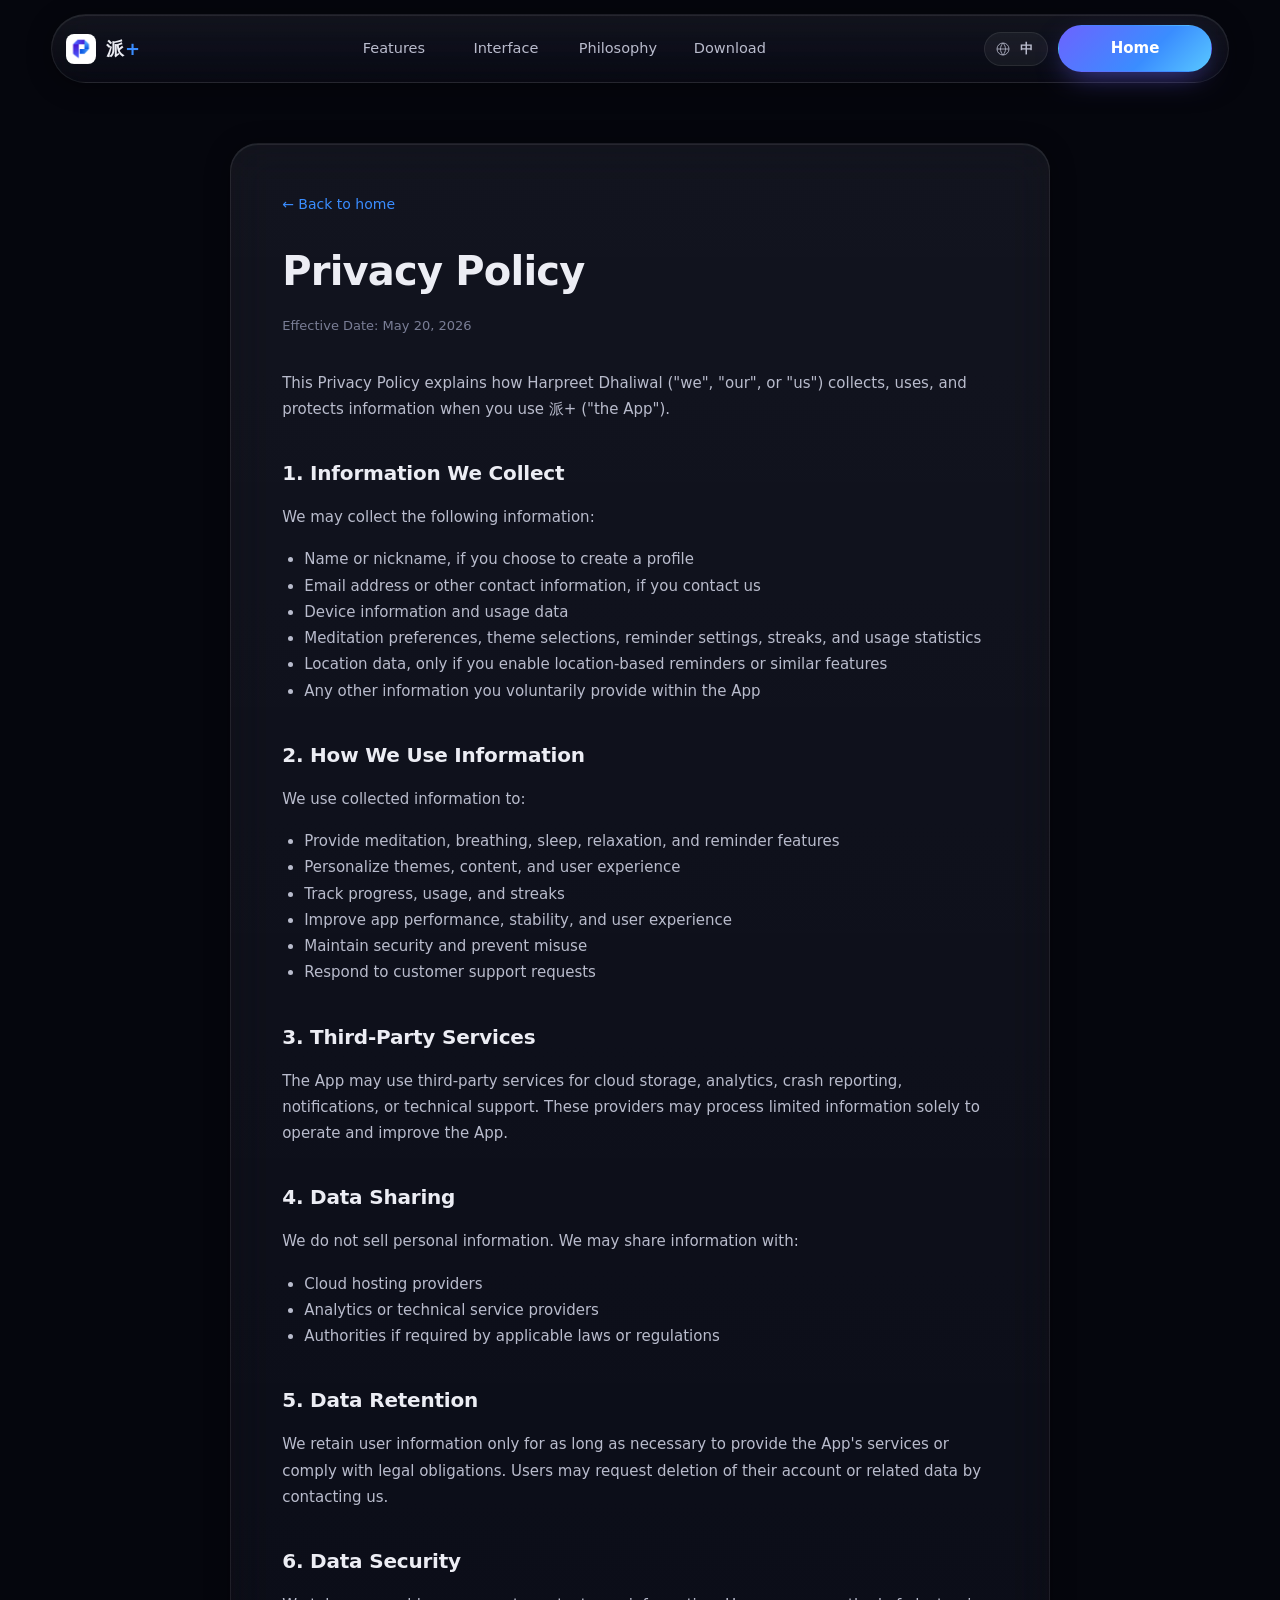
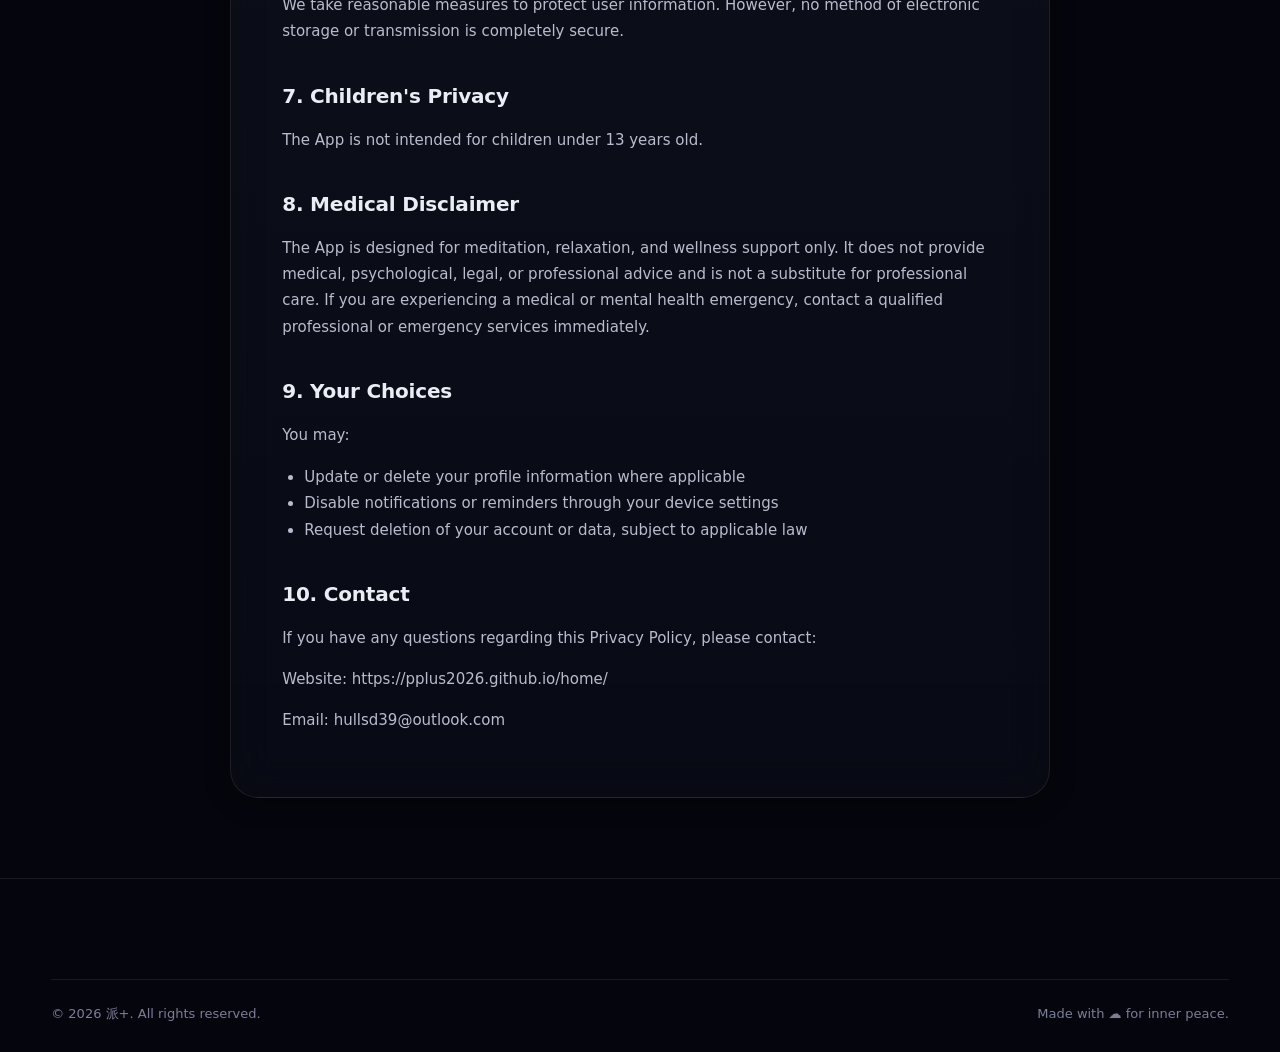
==== commit 6765f3f6: "new site" ====
--- a/privacy_policy.html
+++ b/privacy_policy.html
@@ -1,5 +1,5 @@
 <!DOCTYPE html>
-<html lang="zh-CN">
+<html lang="en">
 <head>
   <meta charset="UTF-8" />
   <meta name="viewport" content="width=device-width, initial-scale=1.0" />
@@ -7,7 +7,7 @@
   <link rel="icon" type="image/png" href="assets/images/logo.png" />
   <link rel="stylesheet" href="assets/css/style.css" />
 </head>
-<body>
+<body data-page="privacy">
   <div class="bg-aurora" aria-hidden="true">
     <span class="orb orb-1"></span>
     <span class="orb orb-2"></span>
@@ -20,70 +20,42 @@
       <span>派<small>+</small></span>
     </a>
     <nav class="nav-links" aria-label="主导航">
-      <a href="index.html#features">功能</a>
-      <a href="index.html#showcase">界面</a>
-      <a href="index.html#philosophy">理念</a>
-      <a href="index.html#download">下载</a>
+      <a href="index.html#features" data-i18n="nav.features">功能</a>
+      <a href="index.html#showcase" data-i18n="nav.showcase">界面</a>
+      <a href="index.html#philosophy" data-i18n="nav.philosophy">理念</a>
+      <a href="index.html#download" data-i18n="nav.download">下载</a>
     </nav>
-    <a href="index.html#download" class="btn btn-primary nav-cta">返回首页</a>
+    <div class="nav-actions">
+      <button type="button" class="lang-toggle" id="lang-toggle" aria-label="Switch to Chinese">
+        <svg class="lang-toggle-icon" width="16" height="16" viewBox="0 0 24 24" fill="none" aria-hidden="true">
+          <circle cx="12" cy="12" r="9" stroke="currentColor" stroke-width="1.5"/>
+          <path d="M3 12h18M12 3c2.5 2.8 3.8 6 3.8 9s-1.3 6.2-3.8 9M12 3C9.5 5.8 8.2 9 8.2 12s1.3 6.2 3.8 9" stroke="currentColor" stroke-width="1.5"/>
+        </svg>
+        <span class="lang-toggle-text">中</span>
+      </button>
+      <a href="index.html" class="btn btn-primary nav-cta nav-cta--back">
+        <span class="nav-cta-label" data-i18n="nav.backHome">返回首页</span>
+      </a>
+    </div>
   </header>
 
   <main>
     <article class="legal-page glass">
-      <a class="legal-back" href="index.html">← 返回首页</a>
-      <h1>隐私政策</h1>
-      <p class="legal-meta">最后更新日期：2026 年 1 月 1 日</p>
-
-      <p>
-        派+（以下简称「本应用」或「我们」）非常重视您的隐私。本《隐私政策》将向您说明本应用如何处理您的信息，
-        以及您依法享有的权利。请在使用本应用前仔细阅读并充分理解本政策。
-      </p>
-
-      <h2>1. 我们收集的信息</h2>
-      <p>本应用的所有核心功能均围绕「本地优先」设计，原则上不向服务器上传任何可识别的个人数据。具体包括：</p>
-      <ul>
-        <li><strong>头像与昵称：</strong>仅存储于设备本地。</li>
-        <li><strong>正念日记：</strong>使用设备原生 Face ID / Touch ID 加密，仅存储于设备本地。</li>
-        <li><strong>地理围栏地点：</strong>由您自行设置，存储于设备本地，仅在到达指定区域时由系统本地计算并触发本地通知。</li>
-        <li><strong>冥想练习时长与统计：</strong>仅存储于设备本地，用于生成您的练习报告。</li>
-      </ul>
-
-      <h2>2. 我们如何使用信息</h2>
-      <p>本应用使用上述信息的唯一目的是为您提供功能体验。我们不会将任何个人数据用于商业营销、用户画像或对外共享。</p>
-
-      <h2>3. 信息的存储与保护</h2>
-      <p>所有数据均存储在您的设备本地，并通过以下技术加以保护：</p>
-      <ul>
-        <li>正念日记受 Face ID / Touch ID 生物识别加密；</li>
-        <li>App 切换至后台或被关闭时，日记本会自动加锁；</li>
-        <li>本应用不集成任何第三方数据分析或追踪 SDK。</li>
-      </ul>
-
-      <h2>4. 权限说明</h2>
-      <ul>
-        <li><strong>相册权限：</strong>仅用于您主动选择自定义头像，本应用不会读取您的其他照片。</li>
-        <li><strong>位置权限（始终）：</strong>用于实现「到达指定地点提醒」功能，仅在系统本地处理，不上传服务器。</li>
-        <li><strong>通知权限：</strong>用于推送您主动设置的提醒（如每日提醒、地理围栏到达提醒）。</li>
-        <li><strong>通讯录权限：</strong>仅在您主动使用「邀请好友」功能时读取，不上传也不存储。</li>
-        <li><strong>Face ID / Touch ID：</strong>由系统提供生物识别校验，本应用不接触您的生物信息。</li>
-      </ul>
-
-      <h2>5. 您的权利</h2>
-      <p>您可随时通过删除本应用以清除全部本地数据。如有任何隐私相关问题，欢迎通过以下方式联系我们：</p>
-      <p>📧 <a href="mailto:support@paipro.app">support@paipro.app</a></p>
-
-      <h2>6. 政策的变更</h2>
-      <p>我们可能根据法规更新或功能变化对本政策做出修订。任何重要变更都将在本应用内或官网公示。</p>
+      <a class="legal-back" href="index.html" data-i18n="legal.back">← 返回首页</a>
+      <h1 data-legal-title>隐私政策</h1>
+      <p class="legal-meta" data-legal-meta>生效日期：2026 年 5 月 20 日</p>
+      <div id="legal-body"></div>
     </article>
   </main>
 
   <footer class="footer">
     <div class="footer-bottom container">
-      <span>© <span id="year"></span> 派+. All rights reserved.</span>
-      <span>Made with ☁ for inner peace.</span>
+      <span>© <span id="year"></span> <span data-i18n="footer.rights">派+. All rights reserved.</span></span>
+      <span data-i18n="footer.made">Made with ☁ for inner peace.</span>
     </div>
   </footer>
 
+  <script src="assets/js/i18n.js"></script>
   <script src="assets/js/main.js"></script>
 </body>
 </html>
--- a/assets/css/style.css
+++ b/assets/css/style.css
@@ -142,6 +142,10 @@
           background-clip: text;
   color: transparent;
 }
+html[lang="en"] #features .section-title--features {
+  white-space: nowrap;
+  font-size: clamp(22px, 3.8vw, 44px);
+}
 .section-desc {
   color: var(--ink-2);
   font-size: clamp(15px, 1.4vw, 17px);
@@ -155,12 +159,17 @@
   width: min(1180px, 92%);
   margin: 14px auto 0;
   padding: 10px 16px 10px 14px;
-  display: flex; align-items: center; justify-content: space-between;
-  gap: 16px;
+  display: grid;
+  grid-template-columns: auto 1fr auto;
+  align-items: center;
+  gap: 12px 16px;
   border-radius: 999px;
 }
 .nav-brand {
+  grid-column: 1;
+  justify-self: start;
   display: inline-flex; align-items: center; gap: 10px;
+  flex-shrink: 0;
   font-weight: 700; font-size: 18px; letter-spacing: -0.01em;
 }
 .nav-brand img { width: 30px; height: 30px; border-radius: 8px; }
@@ -169,27 +178,115 @@
   margin-left: 1px;
 }
 .nav-links {
-  display: flex; align-items: center; gap: 4px;
+  grid-column: 2;
+  justify-self: center;
+  display: flex; align-items: center; justify-content: center;
+  gap: 4px;
+  min-width: 0;
 }
 .nav-links a {
-  padding: 8px 14px;
+  flex: 0 0 auto;
+  min-width: 6.75rem;
+  padding: 8px 10px;
   border-radius: 999px;
   color: var(--ink-2);
   font-size: 14.5px;
   font-weight: 500;
+  text-align: center;
+  white-space: nowrap;
   transition: color .25s, background .25s;
 }
 .nav-links a:hover { color: var(--ink); background: rgba(255,255,255,.06); }
-.nav-cta { padding: 9px 18px; font-size: 14px; }
+.nav-actions {
+  grid-column: 3;
+  justify-self: end;
+  display: inline-flex;
+  align-items: center;
+  gap: 10px;
+  flex-shrink: 0;
+  width: auto;
+}
+.nav-actions:has(.nav-cta) {
+  width: 228px;
+}
+.nav-cta {
+  flex: 1 1 auto;
+  min-width: 0;
+  padding: 9px 14px;
+  font-size: 14px;
+}
+.nav-cta-label {
+  display: inline-flex;
+  align-items: center;
+  justify-content: center;
+  min-width: 7.25rem;
+  white-space: nowrap;
+}
 .nav-cta .nav-text { display: inline; }
 .nav-cta .nav-text-short { display: none; }
+.nav-cta--back .nav-cta-label { min-width: 5.5rem; }
+
+.lang-toggle {
+  flex: 0 0 64px;
+  display: inline-flex;
+  align-items: center;
+  justify-content: center;
+  gap: 6px;
+  width: 64px;
+  min-width: 64px;
+  padding: 8px 10px;
+  box-sizing: border-box;
+  border: 1px solid var(--line);
+  border-radius: 999px;
+  background: rgba(255, 255, 255, 0.05);
+  color: var(--ink-2);
+  font-size: 13px;
+  font-weight: 600;
+  letter-spacing: 0.04em;
+  cursor: pointer;
+  transition: color 0.2s, background 0.2s, border-color 0.2s, box-shadow 0.2s;
+}
+.lang-toggle:hover {
+  color: var(--ink);
+  background: rgba(255, 255, 255, 0.08);
+  border-color: rgba(108, 99, 255, 0.35);
+}
+.lang-toggle:focus-visible {
+  outline: 2px solid rgba(108, 99, 255, 0.55);
+  outline-offset: 2px;
+}
+.lang-toggle-icon {
+  flex-shrink: 0;
+  opacity: 0.85;
+}
+.lang-toggle-text {
+  display: inline-block;
+  min-width: 1.25rem;
+  line-height: 1;
+  text-align: center;
+}
 
 @media (max-width: 760px) {
+  .nav {
+    width: min(1180px, 96%);
+    padding: 8px 12px;
+    grid-template-columns: 1fr auto;
+  }
+  .nav-brand { grid-column: 1; }
   .nav-links { display: none; }
-  .nav { width: min(1180px, 96%); padding: 8px 12px; }
-  .nav-cta { padding: 8px 14px; }
+  .nav-actions {
+    grid-column: 2;
+    width: auto;
+    min-width: 0;
+  }
+  .nav-actions:has(.nav-cta) {
+    min-width: 148px;
+  }
+  .nav-cta { padding: 8px 12px; }
+  .nav-cta-label { min-width: 2.75rem; }
   .nav-cta .nav-text { display: none; }
   .nav-cta .nav-text-short { display: inline; }
+  .nav-cta--back .nav-cta-label { min-width: 5.5rem; }
 }
 
 /* ---------- 按钮 ---------- */
